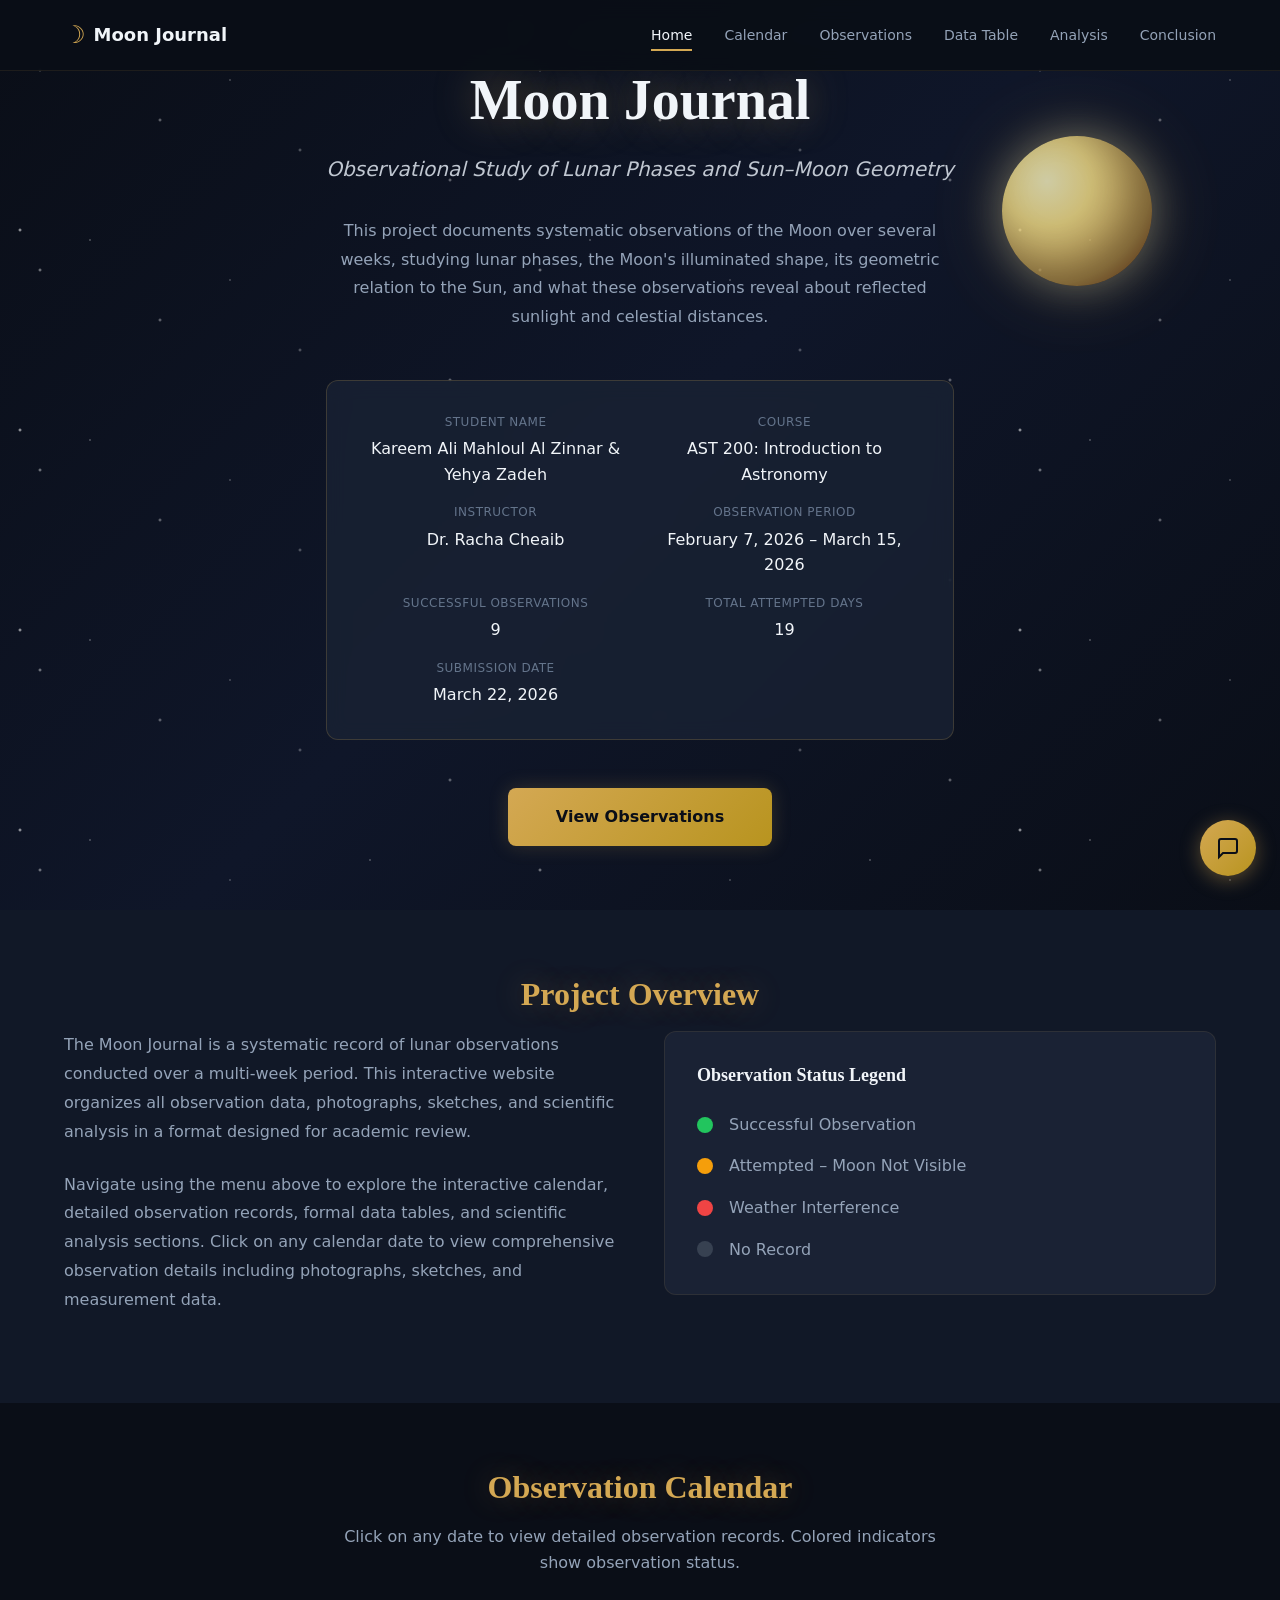
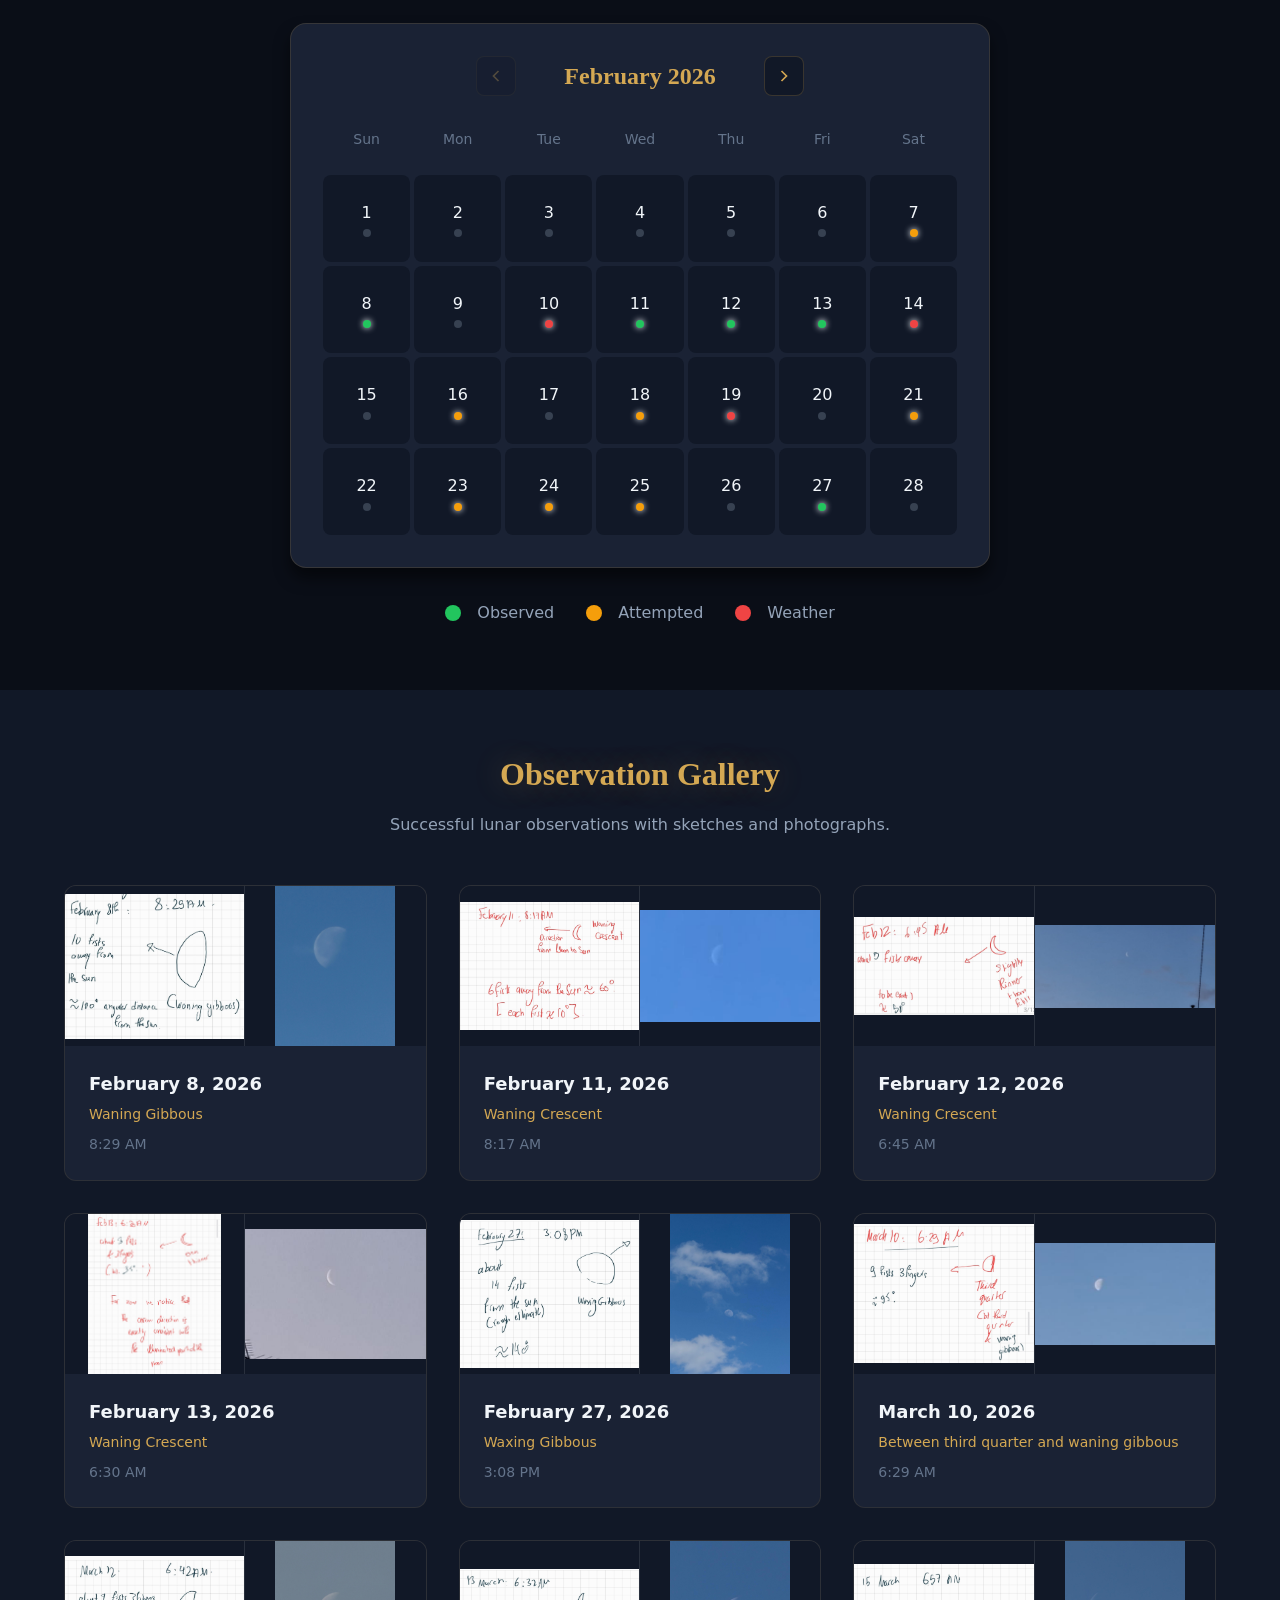
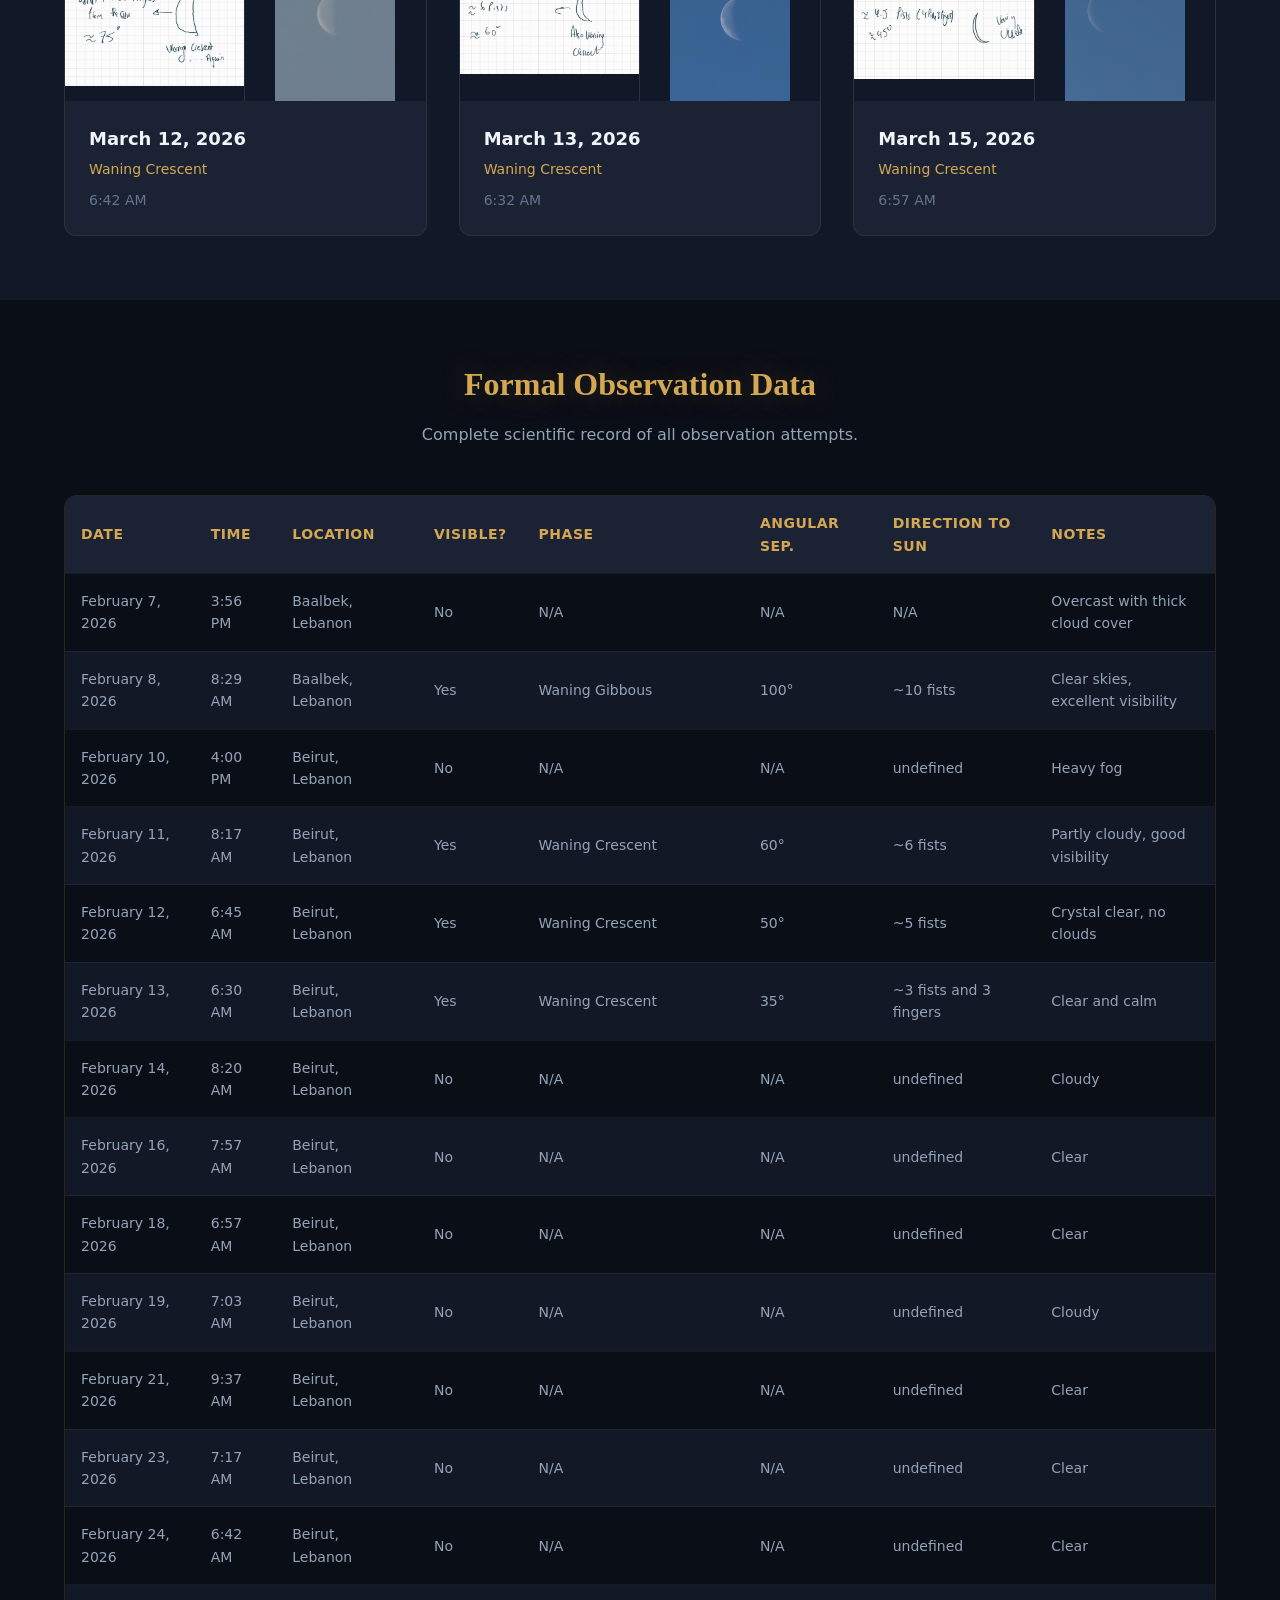
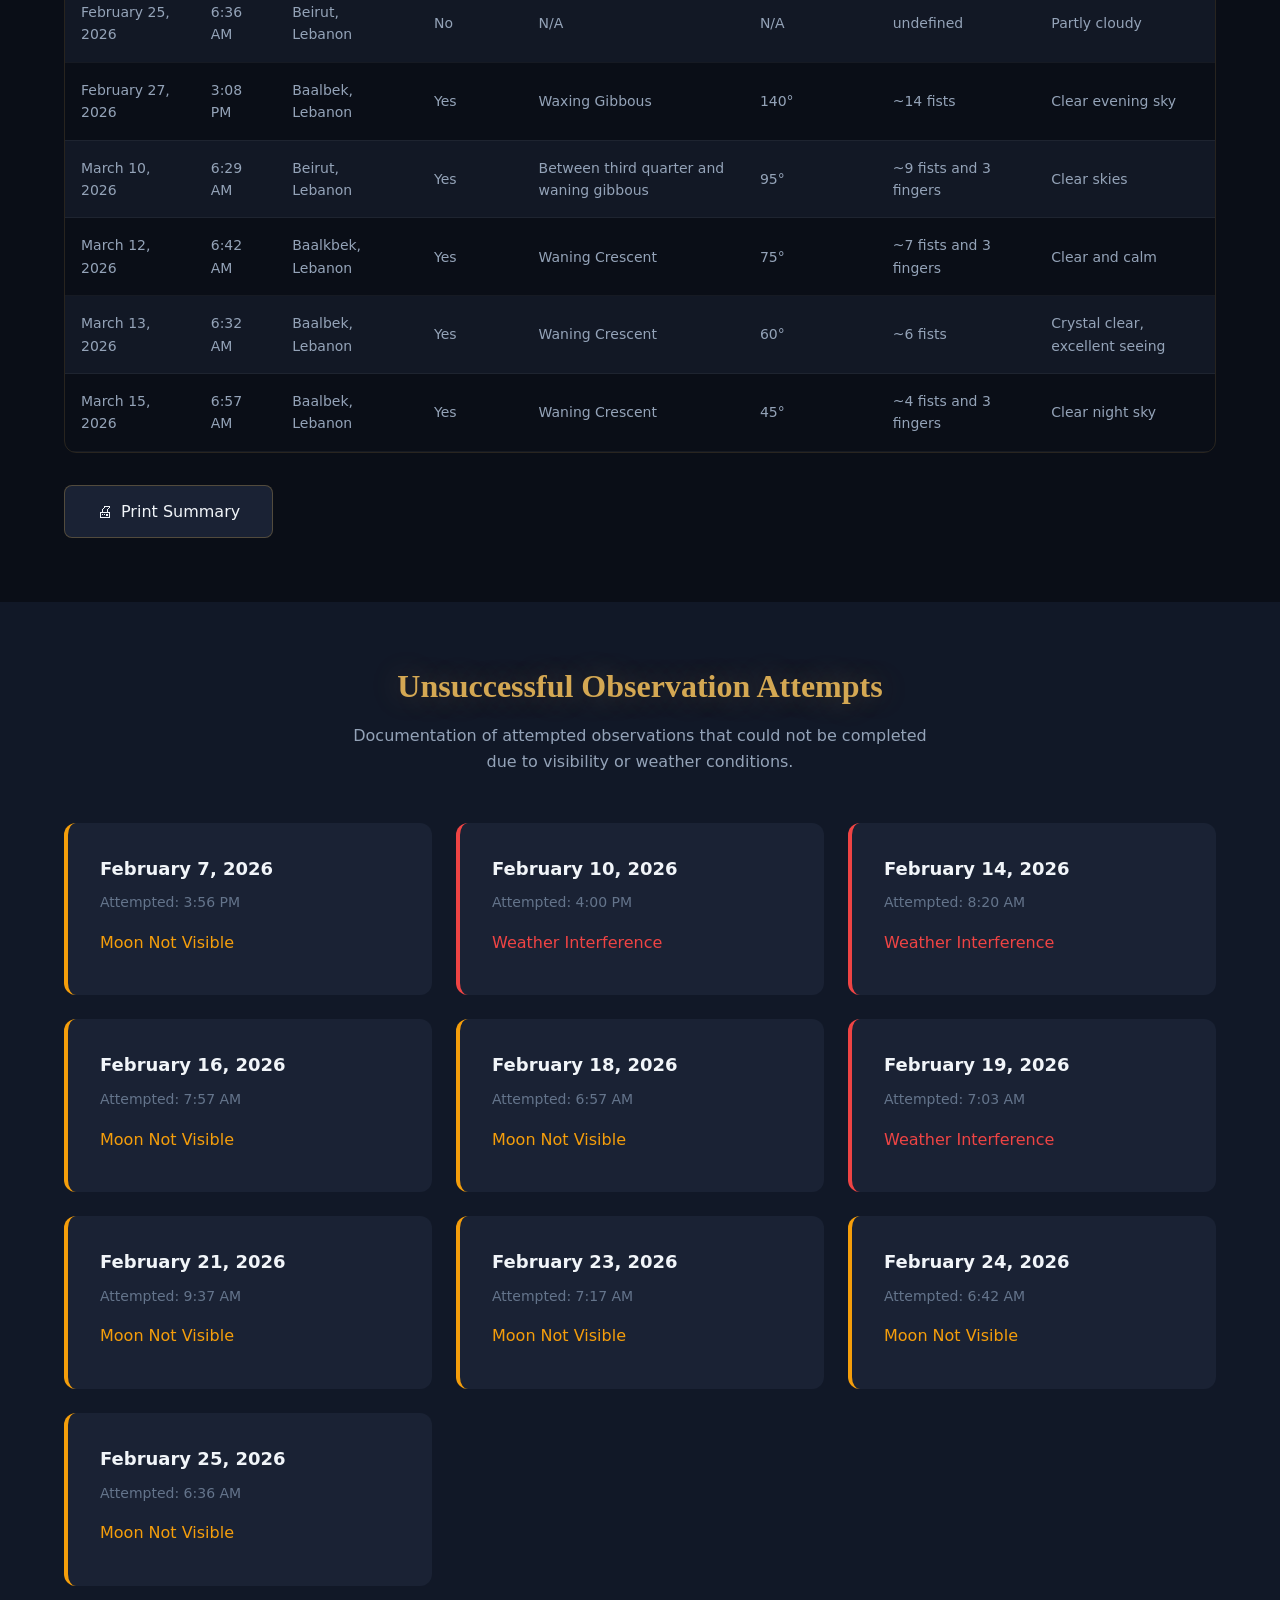
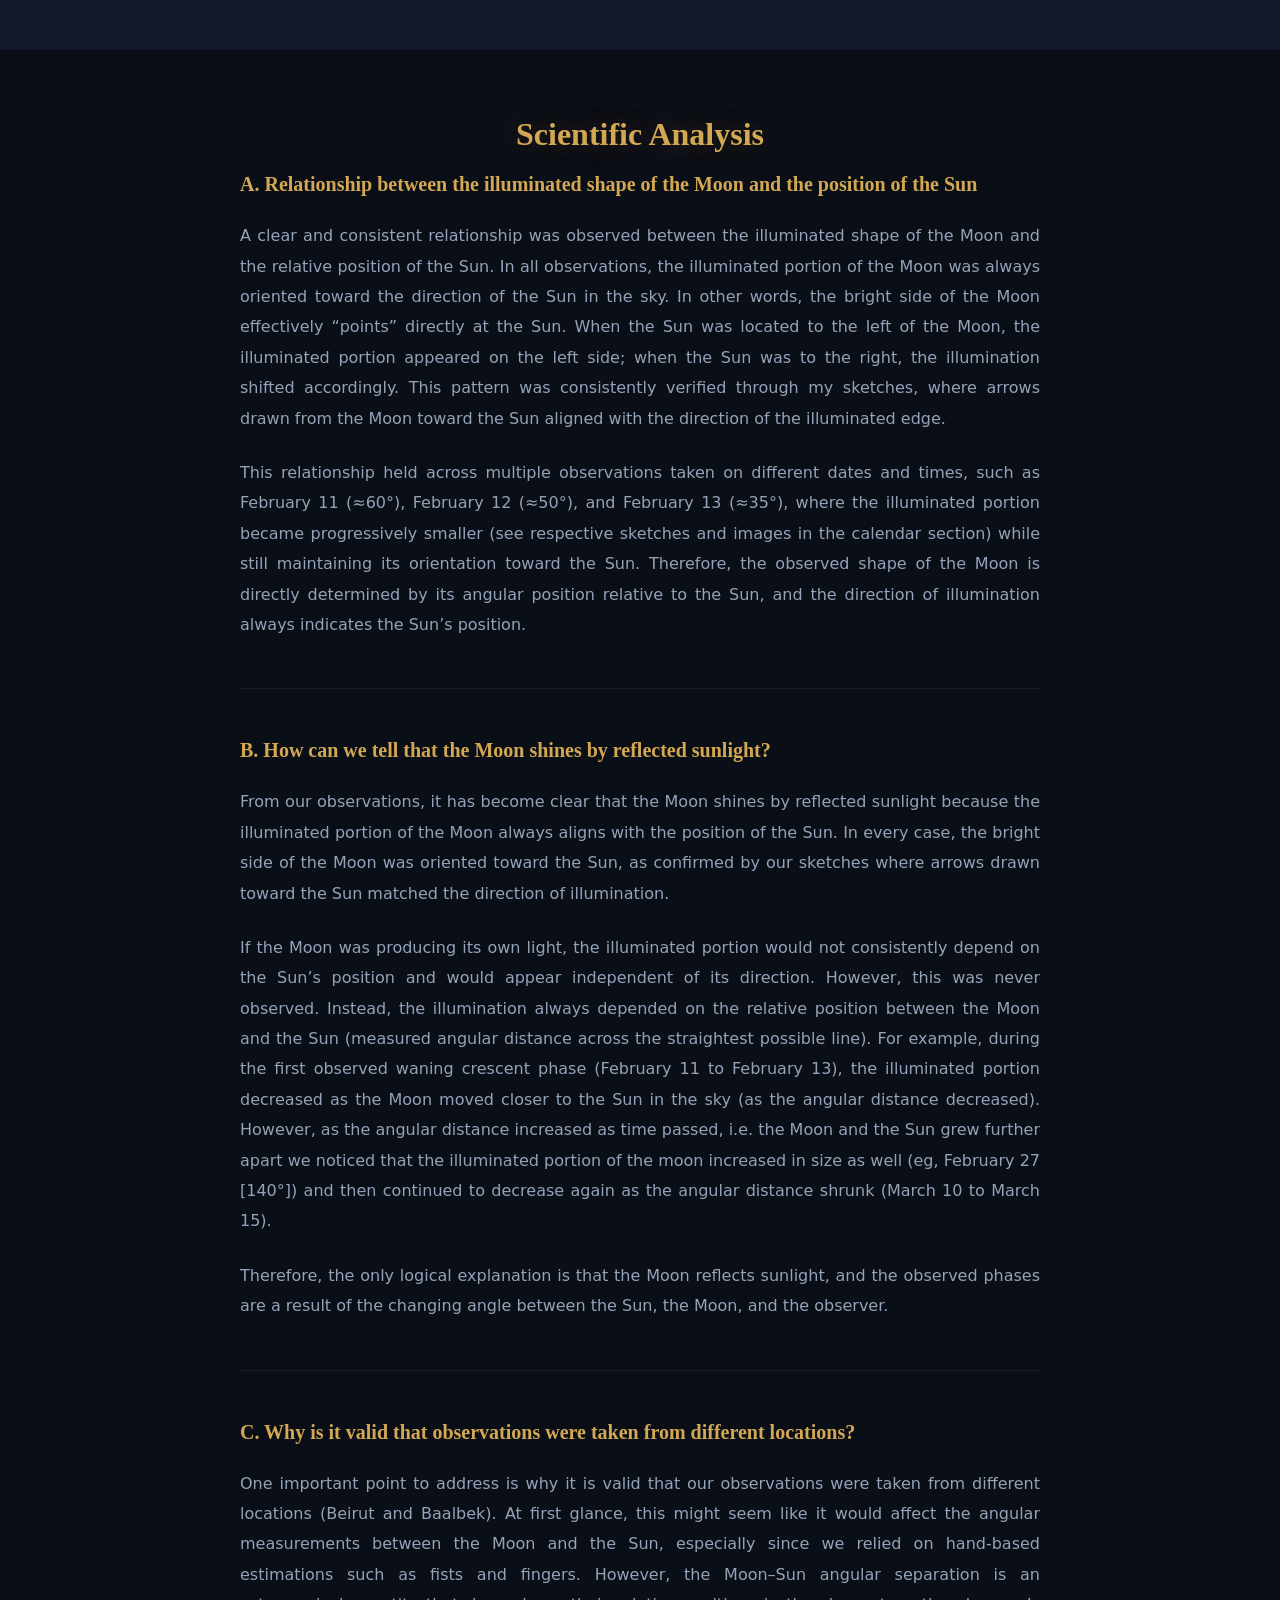
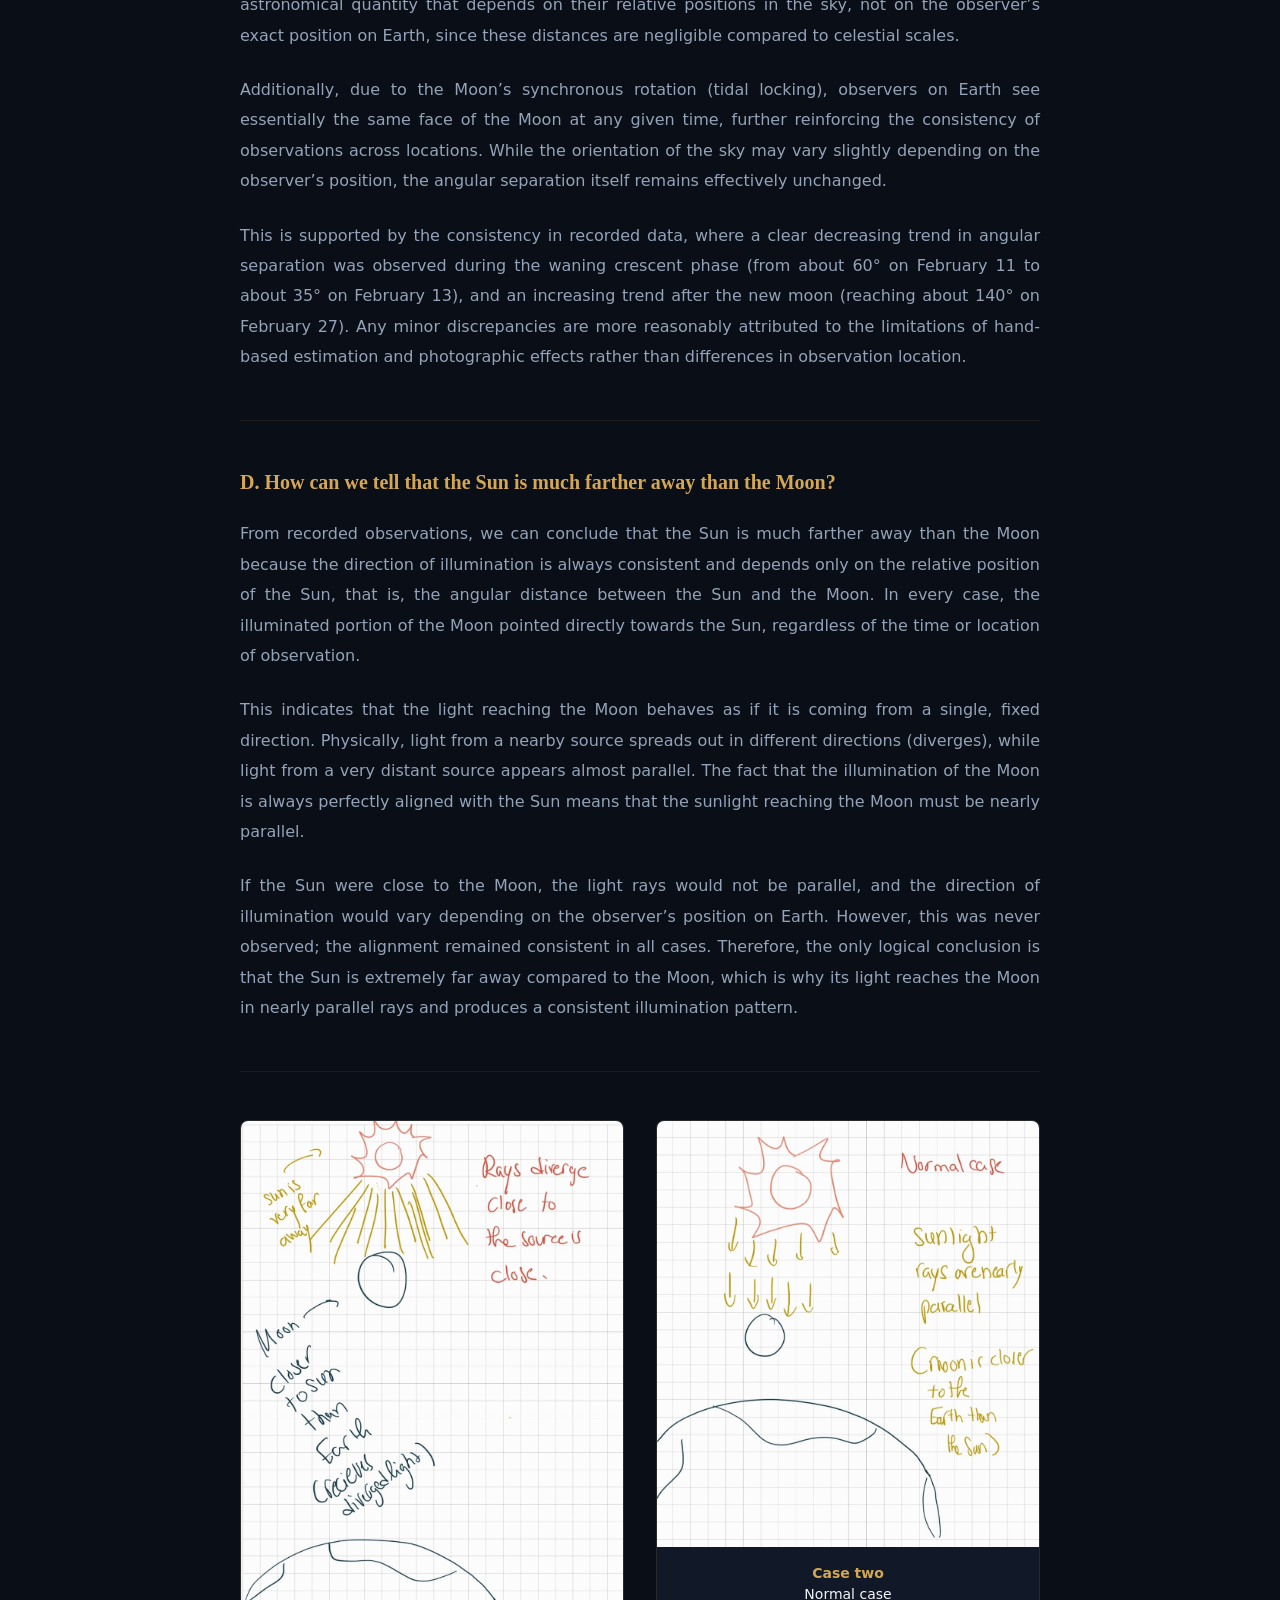
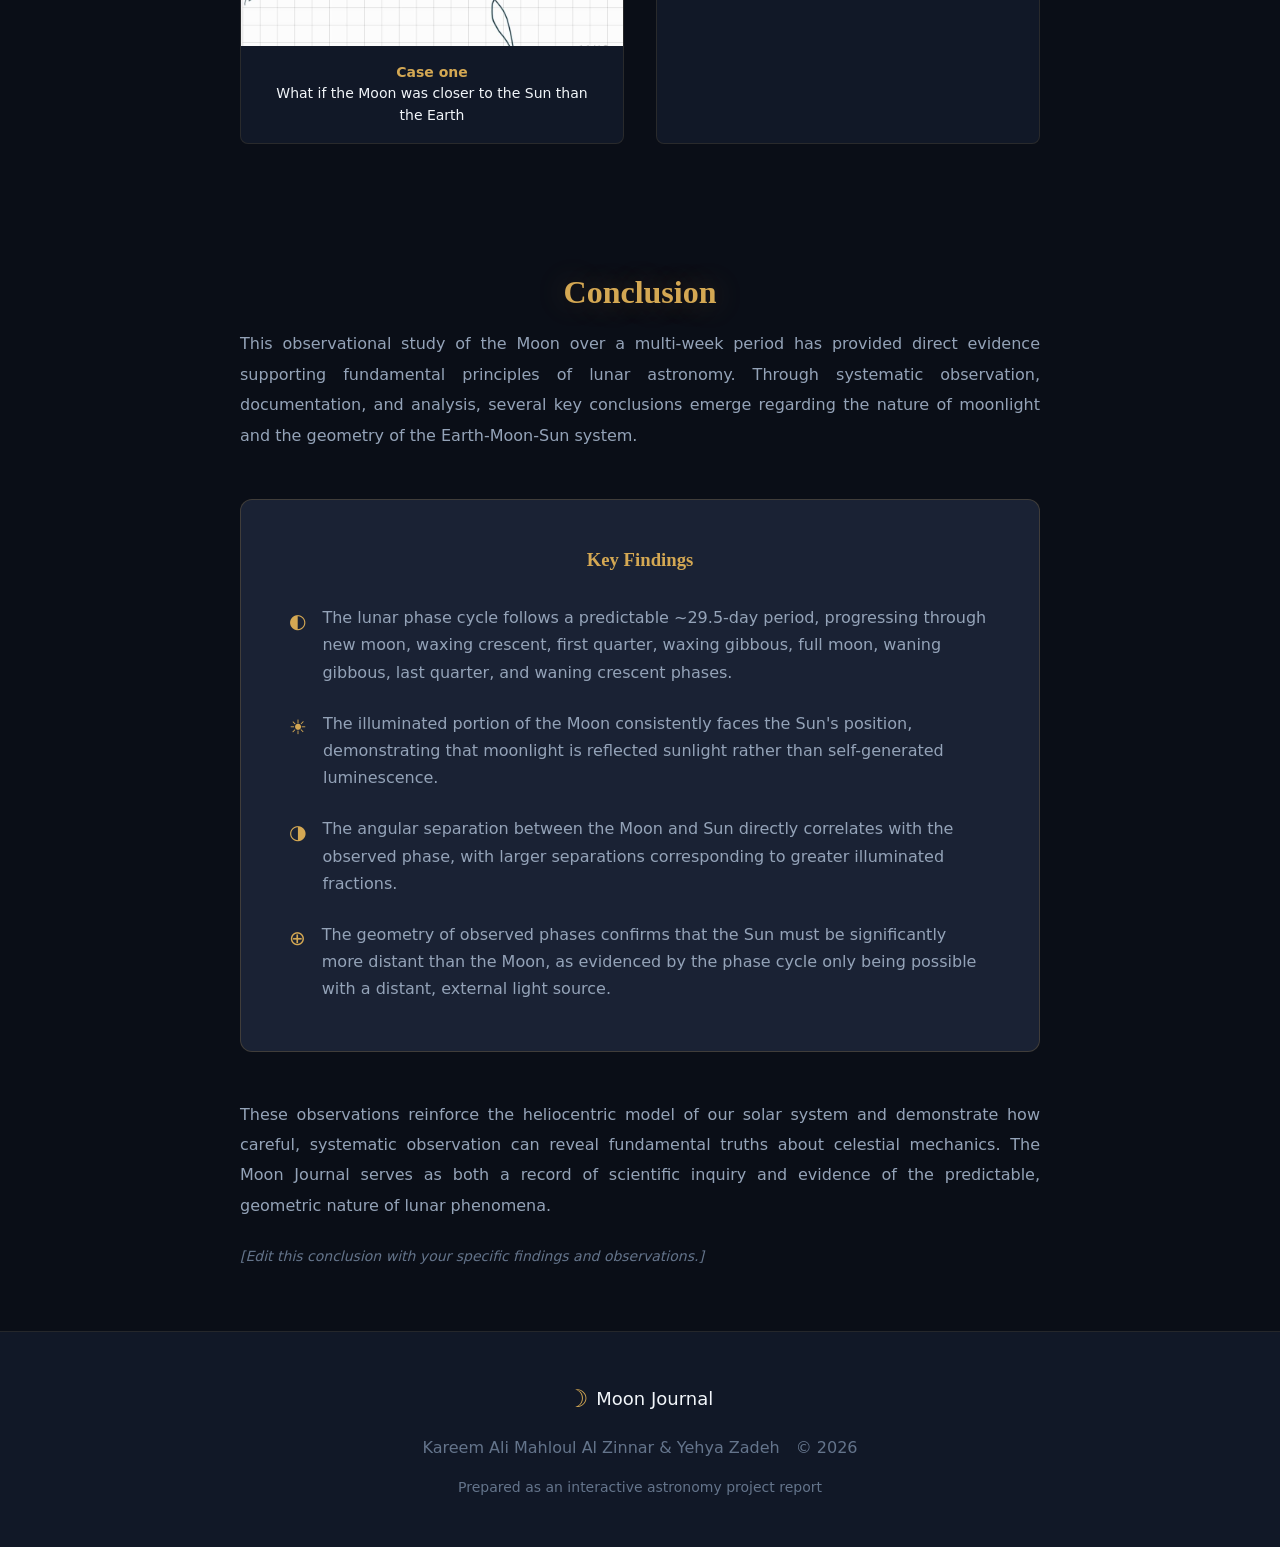
==== index.html @ 95ace98a "removed public" ====
<!DOCTYPE html>
<html lang="en">

<head>
  <meta charset="UTF-8">
  <meta name="viewport" content="width=device-width, initial-scale=1.0">
  <title>Moon Journal | Lunar Observation Study</title>
  <link rel="stylesheet" href="styles.css">
</head>

<body>
  <!-- ========== NAVIGATION ========== -->
  <nav class="navbar" id="navbar">
    <div class="nav-container">
      <a href="#home" class="nav-logo">
        <span class="logo-icon">☽</span>
        <span class="logo-text">Moon Journal</span>
      </a>
      <button class="nav-toggle" id="navToggle" aria-label="Toggle navigation">
        <span></span>
        <span></span>
        <span></span>
      </button>
      <ul class="nav-links" id="navLinks">
        <li><a href="#home" class="nav-link active">Home</a></li>
        <li><a href="#calendar" class="nav-link">Calendar</a></li>
        <li><a href="#observations" class="nav-link">Observations</a></li>
        <li><a href="#data-table" class="nav-link">Data Table</a></li>
        <li><a href="#analysis" class="nav-link">Analysis</a></li>
        <li><a href="#conclusion" class="nav-link">Conclusion</a></li>
      </ul>
    </div>
  </nav>

  <!-- ========== HERO SECTION ========== -->
  <section id="home" class="hero">
    <div class="stars"></div>
    <div class="hero-content">
      <h1 class="hero-title">Moon Journal</h1>
      <p class="hero-subtitle">Observational Study of Lunar Phases and Sun–Moon Geometry</p>
      <p class="hero-intro">
        This project documents systematic observations of the Moon over several weeks,
        studying lunar phases, the Moon's illuminated shape, its geometric relation to the Sun,
        and what these observations reveal about reflected sunlight and celestial distances.
      </p>

      <div class="info-panel">
        <div class="info-item">
          <span class="info-label">Student Name</span>
          <span class="info-value">Kareem Ali Mahloul Al Zinnar & Yehya Zadeh</span>
        </div>
        <div class="info-item">
          <span class="info-label">Course</span>
          <span class="info-value">AST 200: Introduction to Astronomy</span>
        </div>
        <div class="info-item">
          <span class="info-label">Instructor</span>
          <span class="info-value">Dr. Racha Cheaib</span>
        </div>
        <div class="info-item">
          <span class="info-label">Observation Period</span>
          <span class="info-value">February 7, 2026 – March 15, 2026</span>
        </div>
        <div class="info-item">
          <span class="info-label">Successful Observations</span>
          <span class="info-value" id="successCount">6</span>
        </div>
        <div class="info-item">
          <span class="info-label">Total Attempted Days</span>
          <span class="info-value" id="attemptCount">10</span>
        </div>
        <div class="info-item">
          <span class="info-label">Submission Date</span>
          <span class="info-value">March 22, 2026</span>
        </div>
      </div>

      <a href="#calendar" class="hero-cta">View Observations</a>
    </div>
    <div class="hero-moon"></div>
  </section>

  <!-- ========== PROJECT OVERVIEW ========== -->
  <section id="overview" class="section overview">
    <div class="container">
      <h2 class="section-title">Project Overview</h2>
      <div class="overview-content">
        <div class="overview-text">
          <p>
            The Moon Journal is a systematic record of lunar observations conducted over a multi-week period.
            This interactive website organizes all observation data, photographs, sketches, and scientific analysis
            in a format designed for academic review.
          </p>
          <p>
            Navigate using the menu above to explore the interactive calendar, detailed observation records,
            formal data tables, and scientific analysis sections. Click on any calendar date to view
            comprehensive observation details including photographs, sketches, and measurement data.
          </p>
        </div>

        <div class="legend">
          <h3 class="legend-title">Observation Status Legend</h3>
          <div class="legend-items">
            <div class="legend-item">
              <span class="status-badge status-observed"></span>
              <span>Successful Observation</span>
            </div>
            <div class="legend-item">
              <span class="status-badge status-attempted"></span>
              <span>Attempted – Moon Not Visible</span>
            </div>
            <div class="legend-item">
              <span class="status-badge status-weather"></span>
              <span>Weather Interference</span>
            </div>
            <div class="legend-item">
              <span class="status-badge status-none"></span>
              <span>No Record</span>
            </div>
          </div>
        </div>
      </div>
    </div>
  </section>

  <!-- ========== CALENDAR SECTION ========== -->
  <section id="calendar" class="section calendar-section">
    <div class="container">
      <h2 class="section-title">Observation Calendar</h2>
      <p class="section-description">
        Click on any date to view detailed observation records. Colored indicators show observation status.
      </p>

      <div class="calendar-container">
        <div class="calendar-header">
          <button class="calendar-nav-btn" id="calendarPrev" aria-label="Previous month">
            <svg viewBox="0 0 24 24" fill="none" stroke="currentColor" stroke-width="2">
              <polyline points="15 18 9 12 15 6"></polyline>
            </svg>
          </button>
          <h3 class="calendar-month" id="calendarMonth">February 2026</h3>
          <button class="calendar-nav-btn" id="calendarNext" aria-label="Next month">
            <svg viewBox="0 0 24 24" fill="none" stroke="currentColor" stroke-width="2">
              <polyline points="9 18 15 12 9 6"></polyline>
            </svg>
          </button>
        </div>
        <div class="calendar-weekdays">
          <span>Sun</span>
          <span>Mon</span>
          <span>Tue</span>
          <span>Wed</span>
          <span>Thu</span>
          <span>Fri</span>
          <span>Sat</span>
        </div>
        <div class="calendar-grid" id="calendarGrid">
          <!-- Calendar days will be rendered by JavaScript -->
        </div>
      </div>

      <div class="calendar-legend">
        <div class="legend-item">
          <span class="status-badge status-observed"></span>
          <span>Observed</span>
        </div>
        <div class="legend-item">
          <span class="status-badge status-attempted"></span>
          <span>Attempted</span>
        </div>
        <div class="legend-item">
          <span class="status-badge status-weather"></span>
          <span>Weather</span>
        </div>
      </div>
    </div>
  </section>

  <!-- ========== OBSERVATION GALLERY ========== -->
  <section id="observations" class="section observations-section">
    <div class="container">
      <h2 class="section-title">Observation Gallery</h2>
      <p class="section-description">
        Successful lunar observations with sketches and photographs.
      </p>

      <div class="gallery-grid" id="galleryGrid">
        <!-- Gallery cards will be rendered by JavaScript -->
      </div>
    </div>
  </section>

  <!-- ========== DATA TABLE SECTION ========== -->
  <section id="data-table" class="section data-section">
    <div class="container">
      <h2 class="section-title">Formal Observation Data</h2>
      <p class="section-description">
        Complete scientific record of all observation attempts.
      </p>

      <div class="table-wrapper">
        <table class="data-table" id="dataTable">
          <thead>
            <tr>
              <th>Date</th>
              <th>Time</th>
              <th>Location</th>
              <th>Visible?</th>
              <th>Phase</th>
              <th>Angular Sep.</th>
              <th>Direction to Sun</th>
              <th>Notes</th>
            </tr>
          </thead>
          <tbody id="dataTableBody">
            <!-- Table rows will be rendered by JavaScript -->
          </tbody>
        </table>
      </div>

      <button class="print-btn" onclick="window.print()">
        <span class="print-icon">🖨</span>
        Print Summary
      </button>
    </div>
  </section>

  <!-- ========== MISSED OBSERVATIONS ========== -->
  <section id="missed" class="section missed-section">
    <div class="container">
      <h2 class="section-title">Unsuccessful Observation Attempts</h2>
      <p class="section-description">
        Documentation of attempted observations that could not be completed due to visibility or weather conditions.
      </p>

      <div class="missed-grid" id="missedGrid">
        <!-- Missed observation cards will be rendered by JavaScript -->
      </div>
    </div>
  </section>

  <!-- ========== ANALYSIS SECTION ========== -->
  <section id="analysis" class="section analysis-section">
    <div class="container">
      <h2 class="section-title">Scientific Analysis</h2>

      <article class="analysis-article">
        <section class="analysis-subsection">
          <h3>A. Relationship between the illuminated shape of the Moon and the position of the Sun</h3>
          <p>
            A clear and consistent relationship was observed between the illuminated shape of the Moon and the relative
            position of the Sun. In all observations, the illuminated portion of the Moon was always oriented toward the
            direction of the Sun in the sky. In other words, the bright side of the Moon effectively “points” directly
            at the Sun. When the Sun was located to the left of the Moon, the illuminated portion appeared on the left
            side; when the Sun was to the right, the illumination shifted accordingly. This pattern was consistently
            verified through my sketches, where arrows drawn from the Moon toward the Sun aligned with the direction of
            the illuminated edge.
          </p>
          <p>
            This relationship held across multiple observations taken on different dates and times, such as February 11
            (≈60°), February 12 (≈50°), and February 13 (≈35°), where the illuminated portion became progressively
            smaller (see respective sketches and images in the calendar section) while still maintaining its orientation
            toward the Sun. Therefore, the observed shape of the Moon is directly determined by its angular position
            relative to the Sun, and the direction of illumination always indicates the Sun’s position.
          </p>
        </section>

        <section class="analysis-subsection">
          <h3>B. How can we tell that the Moon shines by reflected sunlight?</h3>
          <p>
            From our observations, it has become clear that the Moon shines by reflected sunlight because the
            illuminated portion of the Moon always aligns with the position of the Sun. In every case, the bright side
            of the Moon was oriented toward the Sun, as confirmed by our sketches where arrows drawn toward the Sun
            matched the direction of illumination.
          </p>
          <p>
            If the Moon was producing its own light, the illuminated portion would not consistently depend on the Sun’s
            position and would appear independent of its direction. However, this was never observed. Instead, the
            illumination always depended on the relative position between the Moon and the Sun (measured angular
            distance across the straightest possible line). For example, during the first observed waning crescent phase
            (February 11 to February 13), the illuminated portion decreased as the Moon moved closer to the Sun in the
            sky (as the angular distance decreased). However, as the angular distance increased as time passed, i.e. the
            Moon and the Sun grew further apart we noticed that the illuminated portion of the moon increased in size as
            well (eg, February 27 [140°]) and then continued to decrease again as the angular distance shrunk (March 10
            to March 15).
          </p>
          <p>
            Therefore, the only logical explanation is that the Moon reflects sunlight, and the observed phases are a
            result of the changing angle between the Sun, the Moon, and the observer.
          </p>
        </section>

        <section class="analysis-subsection">
          <h3>C. Why is it valid that observations were taken from different locations?</h3>
          <p>
            One important point to address is why it is valid that our observations were taken from different locations
            (Beirut and Baalbek). At first glance, this might seem like it would affect the angular measurements between
            the Moon and the Sun, especially since we relied on hand-based estimations such as fists and fingers.
            However, the Moon–Sun angular separation is an astronomical quantity that depends on their relative
            positions in the sky, not on the observer’s exact position on Earth, since these distances are negligible
            compared to celestial scales.
          </p>
          <p>
            Additionally, due to the Moon’s synchronous rotation (tidal locking), observers on Earth see essentially the
            same face of the Moon at any given time, further reinforcing the consistency of observations across
            locations. While the orientation of the sky may vary slightly depending on the observer’s position, the
            angular separation itself remains effectively unchanged.
          </p>
          <p>
            This is supported by the consistency in recorded data, where a clear decreasing trend in angular separation
            was observed during the waning crescent phase (from about 60° on February 11 to about 35° on February 13),
            and an increasing trend after the new moon (reaching about 140° on February 27). Any minor discrepancies are
            more reasonably attributed to the limitations of hand-based estimation and photographic effects rather than
            differences in observation location.
          </p>
        </section>

        <section class="analysis-subsection">
          <h3>D. How can we tell that the Sun is much farther away than the Moon?</h3>
          <p>
            From recorded observations, we can conclude that the Sun is much farther away than the Moon because the
            direction of illumination is always consistent and depends only on the relative position of the Sun, that
            is, the angular distance between the Sun and the Moon. In every case, the illuminated portion of the Moon
            pointed directly towards the Sun, regardless of the time or location of observation.
          </p>
          <p>
            This indicates that the light reaching the Moon behaves as if it is coming from a single, fixed direction.
            Physically, light from a nearby source spreads out in different directions (diverges), while light from a
            very distant source appears almost parallel. The fact that the illumination of the Moon is always perfectly
            aligned with the Sun means that the sunlight reaching the Moon must be nearly parallel.
          </p>
          <p>
            If the Sun were close to the Moon, the light rays would not be parallel, and the direction of illumination
            would vary depending on the observer’s position on Earth. However, this was never observed; the alignment
            remained consistent in all cases. Therefore, the only logical conclusion is that the Sun is extremely far
            away compared to the Moon, which is why its light reaches the Moon in nearly parallel rays and produces a
            consistent illumination pattern.
          </p>
        </section>

        <div class="analysis-case-figures" aria-label="Supporting figures">
          <figure class="analysis-case-figure">
            <img src="../images/case-1-.jpeg" alt="Case 1" loading="lazy" decoding="async">
            <figcaption class="analysis-case-caption">
              <span class="analysis-case-caption-title">Case one</span><br>
              <span class="analysis-case-caption-body">What if the Moon was closer to the Sun than the Earth</span>
            </figcaption>
          </figure>
          <figure class="analysis-case-figure">
            <img src="../images/case-2-.jpeg" alt="Case 2" loading="lazy" decoding="async">
            <figcaption class="analysis-case-caption">
              <span class="analysis-case-caption-title">Case two</span><br>
              <span class="analysis-case-caption-body">Normal case</span>
            </figcaption>
          </figure>
        </div>
      </article>
    </div>
  </section>

  <!-- ========== GEOMETRY SECTION ========== -->
  <section id="geometry" class="section geometry-section">
    <div class="container">
      <h2 class="section-title">Moon-Sun Geometry</h2>
      <p class="section-description">
        Interactive visualization of lunar phases based on orbital geometry.
      </p>

      <div class="geometry-container">
        <div class="orbit-diagram" id="orbitDiagram">
          <!-- Sun rays -->
          <div class="sun-rays">
            <div class="ray"></div>
            <div class="ray"></div>
            <div class="ray"></div>
            <div class="ray"></div>
            <div class="ray"></div>
          </div>

          <!-- Sun -->
          <div class="sun" id="sun">
            <span class="body-label">Sun</span>
          </div>

          <!-- Earth -->
          <div class="earth" id="earth">
            <span class="body-label">Earth</span>
          </div>

          <!-- Moon orbit path -->
          <div class="moon-orbit" id="moonOrbit"></div>

          <!-- Moon -->
          <div class="moon-marker" id="moonMarker">
            <div class="moon-body">
              <div class="moon-dark"></div>
              <div class="moon-light" id="moonLight"></div>
            </div>
            <span class="body-label moon-label">Moon</span>
          </div>

          <!-- Sunlight direction arrow -->
          <div class="sunlight-arrow">
            <span>Sunlight Direction →</span>
          </div>
        </div>

        <div class="geometry-controls">
          <label for="phaseSlider" class="slider-label">Moon Orbital Position</label>
          <input type="range" id="phaseSlider" min="0" max="360" value="45" class="phase-slider">

          <div class="phase-display">
            <div class="current-phase">
              <span class="phase-label">Current Phase:</span>
              <span class="phase-name" id="phaseName">Waxing Crescent</span>
            </div>
            <div class="phase-angle">
              <span class="angle-label">Orbital Angle:</span>
              <span class="angle-value" id="angleValue">45°</span>
            </div>
          </div>

          <p class="geometry-explanation" id="geometryExplanation">
            The Moon is positioned between Earth and Sun. The illuminated hemisphere faces
            away from Earth, making the Moon nearly invisible (New Moon phase).
          </p>
        </div>
      </div>

      <div class="geometry-info">
        <h3>Understanding the Diagram</h3>
        <p>
          This diagram shows a top-down view of the Earth-Moon-Sun system (not to scale).
          Sunlight arrives from the right side of the diagram. As the Moon orbits Earth,
          different portions of its illuminated hemisphere become visible from Earth,
          creating the lunar phases we observe.
        </p>
        <ul class="geometry-list">
          <li><strong>New Moon (0°):</strong> Moon between Earth and Sun; dark side faces Earth</li>
          <li><strong>First Quarter (90°):</strong> Moon at right angle; right half illuminated</li>
          <li><strong>Full Moon (180°):</strong> Earth between Moon and Sun; fully illuminated</li>
          <li><strong>Last Quarter (270°):</strong> Moon at left angle; left half illuminated</li>
        </ul>
      </div>
    </div>
  </section>

  <!-- ========== CONCLUSION SECTION ========== -->
  <section id="conclusion" class="section conclusion-section">
    <div class="container">
      <h2 class="section-title">Conclusion</h2>

      <div class="conclusion-content">
        <p class="conclusion-text">
          This observational study of the Moon over a multi-week period has provided direct
          evidence supporting fundamental principles of lunar astronomy. Through systematic
          observation, documentation, and analysis, several key conclusions emerge regarding
          the nature of moonlight and the geometry of the Earth-Moon-Sun system.
        </p>

        <div class="key-findings">
          <h3>Key Findings</h3>
          <ul class="findings-list">
            <li>
              <span class="finding-icon">◐</span>
              <span>The lunar phase cycle follows a predictable ~29.5-day period, progressing through
                new moon, waxing crescent, first quarter, waxing gibbous, full moon, waning gibbous,
                last quarter, and waning crescent phases.</span>
            </li>
            <li>
              <span class="finding-icon">☀</span>
              <span>The illuminated portion of the Moon consistently faces the Sun's position,
                demonstrating that moonlight is reflected sunlight rather than self-generated
                luminescence.</span>
            </li>
            <li>
              <span class="finding-icon">◑</span>
              <span>The angular separation between the Moon and Sun directly correlates with the
                observed phase, with larger separations corresponding to greater illuminated fractions.</span>
            </li>
            <li>
              <span class="finding-icon">⊕</span>
              <span>The geometry of observed phases confirms that the Sun must be significantly
                more distant than the Moon, as evidenced by the phase cycle only being possible
                with a distant, external light source.</span>
            </li>
          </ul>
        </div>

        <p class="conclusion-final">
          These observations reinforce the heliocentric model of our solar system and
          demonstrate how careful, systematic observation can reveal fundamental truths
          about celestial mechanics. The Moon Journal serves as both a record of scientific
          inquiry and evidence of the predictable, geometric nature of lunar phenomena.
        </p>

        <p class="edit-note">
          [Edit this conclusion with your specific findings and observations.]
        </p>
      </div>
    </div>
  </section>

  <!-- ========== FOOTER ========== -->
  <footer class="footer">
    <div class="container">
      <div class="footer-content">
        <div class="footer-brand">
          <span class="footer-logo">☽</span>
          <span class="footer-title">Moon Journal</span>
        </div>
        <div class="footer-info">
          <p class="footer-student">Kareem Ali Mahloul Al Zinnar & Yehya Zadeh</p>
          <p class="footer-year">© 2026</p>
        </div>
        <p class="footer-note">Prepared as an interactive astronomy project report</p>
      </div>
    </div>
  </footer>

  <!-- ========== CHATBOT ========== -->
  <div class="chatbot-container" id="chatbotContainer">
    <button class="chatbot-toggle" id="chatbotToggle" aria-label="Open chat assistant">
      <svg class="chat-icon" viewBox="0 0 24 24" fill="none" stroke="currentColor" stroke-width="2">
        <path d="M21 15a2 2 0 0 1-2 2H7l-4 4V5a2 2 0 0 1 2-2h14a2 2 0 0 1 2 2z"></path>
      </svg>
      <svg class="close-icon" viewBox="0 0 24 24" fill="none" stroke="currentColor" stroke-width="2">
        <line x1="18" y1="6" x2="6" y2="18"></line>
        <line x1="6" y1="6" x2="18" y2="18"></line>
      </svg>
    </button>
    <div class="chatbot-window" id="chatbotWindow">
      <div class="chatbot-header">
        <div class="chatbot-title">
          <span class="chatbot-icon">☽</span>
          <span>Moon Journal Assistant</span>
        </div>
        <p class="chatbot-subtitle">Ask me anything about this project</p>
      </div>
      <div class="chatbot-messages" id="chatbotMessages">
        <div class="chat-message bot">
          <div class="message-content">
            Hello! I'm your Moon Journal assistant. I can answer any questions about lunar phases, the observations
            recorded here, the geometry of the Moon-Sun-Earth system, or anything else in this project. What would you
            like to know?
          </div>
        </div>
      </div>
      <form class="chatbot-input-form" id="chatbotForm">
        <input type="text" id="chatbotInput" placeholder="Ask about moon phases, observations..." autocomplete="off">
        <button type="submit" id="chatbotSend" aria-label="Send message">
          <svg viewBox="0 0 24 24" fill="none" stroke="currentColor" stroke-width="2">
            <line x1="22" y1="2" x2="11" y2="13"></line>
            <polygon points="22 2 15 22 11 13 2 9 22 2"></polygon>
          </svg>
        </button>
      </form>
    </div>
  </div>

  <!-- ========== MODAL ========== -->
  <div class="modal-overlay" id="modalOverlay">
    <div class="modal" id="modal" role="dialog" aria-modal="true" aria-labelledby="modalTitle">
      <button class="modal-close" id="modalClose" aria-label="Close modal">×</button>
      <div class="modal-content" id="modalContent">
        <!-- Modal content will be rendered by JavaScript -->
      </div>
    </div>
  </div>

  <script src="script.js"></script>
</body>

</html>
---- styles.css ----
/* ========================================
   MOON JOURNAL - STYLES
   ========================================
   
   Design System Variables:
   - Colors, spacing, typography, and effects
   - Edit these variables to customize the theme
   
======================================== */

:root {
  /* Color Palette */
  --color-bg-primary: #0a0e17;
  --color-bg-secondary: #111827;
  --color-bg-card: #1a2234;
  --color-bg-hover: #243049;
  
  --color-text-primary: #f1f5f9;
  --color-text-secondary: #94a3b8;
  --color-text-muted: #64748b;
  
  --color-accent-gold: #d4a853;
  --color-accent-silver: #c0c7d1;
  --color-accent-blue: #7dd3fc;
  
  --color-status-observed: #22c55e;
  --color-status-attempted: #f59e0b;
  --color-status-weather: #ef4444;
  --color-status-none: #374151;
  
  /* Spacing */
  --space-xs: 0.25rem;
  --space-sm: 0.5rem;
  --space-md: 1rem;
  --space-lg: 1.5rem;
  --space-xl: 2rem;
  --space-2xl: 3rem;
  --space-3xl: 4rem;
  
  /* Typography */
  --font-primary: 'Segoe UI', system-ui, -apple-system, sans-serif;
  --font-display: Georgia, 'Times New Roman', serif;
  
  --text-xs: 0.75rem;
  --text-sm: 0.875rem;
  --text-base: 1rem;
  --text-lg: 1.125rem;
  --text-xl: 1.25rem;
  --text-2xl: 1.5rem;
  --text-3xl: 2rem;
  --text-4xl: 2.5rem;
  --text-5xl: 3.5rem;
  
  /* Effects */
  --shadow-sm: 0 1px 2px rgba(0, 0, 0, 0.3);
  --shadow-md: 0 4px 6px rgba(0, 0, 0, 0.4);
  --shadow-lg: 0 10px 15px rgba(0, 0, 0, 0.5);
  --shadow-glow: 0 0 20px rgba(212, 168, 83, 0.2);
  
  --radius-sm: 4px;
  --radius-md: 8px;
  --radius-lg: 12px;
  --radius-xl: 16px;
  --radius-full: 50%;
  
  --transition-fast: 150ms ease;
  --transition-base: 250ms ease;
  --transition-slow: 400ms ease;
}

/* ========================================
   RESET & BASE STYLES
======================================== */

*, *::before, *::after {
  box-sizing: border-box;
  margin: 0;
  padding: 0;
}

html {
  scroll-behavior: smooth;
  scroll-padding-top: 80px;
}

body {
  font-family: var(--font-primary);
  font-size: var(--text-base);
  line-height: 1.6;
  color: var(--color-text-primary);
  background-color: var(--color-bg-primary);
  min-height: 100vh;
  overflow-x: hidden;
}

h1, h2, h3, h4, h5, h6 {
  font-family: var(--font-display);
  line-height: 1.3;
  color: var(--color-text-primary);
}

a {
  color: var(--color-accent-blue);
  text-decoration: none;
  transition: color var(--transition-fast);
}

a:hover {
  color: var(--color-accent-gold);
}

img {
  max-width: 100%;
  height: auto;
}

button {
  cursor: pointer;
  font-family: inherit;
  border: none;
  background: none;
}

/* ========================================
   UTILITY CLASSES
======================================== */

.container {
  width: 100%;
  max-width: 1200px;
  margin: 0 auto;
  padding: 0 var(--space-lg);
}

.section {
  padding: var(--space-3xl) 0;
}

.section-title {
  font-size: var(--text-3xl);
  text-align: center;
  margin-bottom: var(--space-md);
  color: var(--color-accent-gold);
  text-shadow: 0 0 30px rgba(212, 168, 83, 0.3);
}

.section-description {
  text-align: center;
  color: var(--color-text-secondary);
  max-width: 600px;
  margin: 0 auto var(--space-2xl);
}

/* ========================================
   NAVIGATION
======================================== */

.navbar {
  position: fixed;
  top: 0;
  left: 0;
  right: 0;
  z-index: 1000;
  background: rgba(10, 14, 23, 0.95);
  backdrop-filter: blur(10px);
  border-bottom: 1px solid rgba(212, 168, 83, 0.1);
  transition: background var(--transition-base);
}

.nav-container {
  display: flex;
  justify-content: space-between;
  align-items: center;
  max-width: 1200px;
  margin: 0 auto;
  padding: var(--space-md) var(--space-lg);
}

.nav-logo {
  display: flex;
  align-items: center;
  gap: var(--space-sm);
  color: var(--color-text-primary);
  font-size: var(--text-lg);
  font-weight: 600;
}

.logo-icon {
  font-size: var(--text-2xl);
  color: var(--color-accent-gold);
}

.nav-toggle {
  display: none;
  flex-direction: column;
  gap: 4px;
  padding: var(--space-sm);
}

.nav-toggle span {
  display: block;
  width: 24px;
  height: 2px;
  background: var(--color-text-primary);
  transition: transform var(--transition-fast);
}

.nav-links {
  display: flex;
  list-style: none;
  gap: var(--space-xl);
}

.nav-link {
  color: var(--color-text-secondary);
  font-size: var(--text-sm);
  padding: var(--space-sm) 0;
  position: relative;
  transition: color var(--transition-fast);
}

.nav-link::after {
  content: '';
  position: absolute;
  bottom: 0;
  left: 0;
  width: 0;
  height: 2px;
  background: var(--color-accent-gold);
  transition: width var(--transition-base);
}

.nav-link:hover,
.nav-link.active {
  color: var(--color-text-primary);
}

.nav-link.active::after,
.nav-link:hover::after {
  width: 100%;
}

/* Mobile Navigation */
@media (max-width: 768px) {
  .nav-toggle {
    display: flex;
  }
  
  .nav-links {
    position: absolute;
    top: 100%;
    left: 0;
    right: 0;
    flex-direction: column;
    background: var(--color-bg-secondary);
    padding: var(--space-lg);
    gap: var(--space-md);
    transform: translateY(-100%);
    opacity: 0;
    visibility: hidden;
    transition: all var(--transition-base);
  }
  
  .nav-links.active {
    transform: translateY(0);
    opacity: 1;
    visibility: visible;
  }
}

/* ========================================
   HERO SECTION
======================================== */

.hero {
  min-height: 100vh;
  display: flex;
  align-items: center;
  justify-content: center;
  position: relative;
  padding: var(--space-3xl) var(--space-lg);
  overflow: hidden;
  background: linear-gradient(
    135deg,
    var(--color-bg-primary) 0%,
    #0f1629 50%,
    var(--color-bg-primary) 100%
  );
}

/* Animated Stars Background */
.stars {
  position: absolute;
  inset: 0;
  background-image: 
    radial-gradient(2px 2px at 20px 30px, rgba(255,255,255,0.8), transparent),
    radial-gradient(2px 2px at 40px 70px, rgba(255,255,255,0.6), transparent),
    radial-gradient(1px 1px at 90px 40px, rgba(255,255,255,0.7), transparent),
    radial-gradient(2px 2px at 160px 120px, rgba(255,255,255,0.5), transparent),
    radial-gradient(1px 1px at 230px 80px, rgba(255,255,255,0.6), transparent),
    radial-gradient(2px 2px at 300px 150px, rgba(255,255,255,0.4), transparent),
    radial-gradient(1px 1px at 370px 60px, rgba(255,255,255,0.7), transparent),
    radial-gradient(2px 2px at 450px 180px, rgba(255,255,255,0.5), transparent);
  background-size: 500px 200px;
  animation: twinkle 8s ease-in-out infinite alternate;
}

@keyframes twinkle {
  0%, 100% { opacity: 0.6; }
  50% { opacity: 1; }
}

.hero-moon {
  position: absolute;
  top: 15%;
  right: 10%;
  width: 150px;
  height: 150px;
  border-radius: var(--radius-full);
  background: radial-gradient(
    circle at 30% 30%,
    #fef9c3 0%,
    #fde68a 30%,
    #d4a853 70%,
    #92400e 100%
  );
  box-shadow: 
    0 0 40px rgba(254, 249, 195, 0.4),
    0 0 80px rgba(212, 168, 83, 0.3),
    inset -20px -20px 40px rgba(0, 0, 0, 0.3);
  opacity: 0.8;
}

.hero-content {
  text-align: center;
  max-width: 800px;
  position: relative;
  z-index: 1;
}

.hero-title {
  font-size: var(--text-5xl);
  font-weight: 700;
  color: var(--color-text-primary);
  margin-bottom: var(--space-md);
  text-shadow: 0 0 40px rgba(212, 168, 83, 0.4);
}

.hero-subtitle {
  font-size: var(--text-xl);
  color: var(--color-accent-silver);
  margin-bottom: var(--space-xl);
  font-style: italic;
}

.hero-intro {
  color: var(--color-text-secondary);
  margin-bottom: var(--space-2xl);
  max-width: 600px;
  margin-left: auto;
  margin-right: auto;
  line-height: 1.8;
}

.info-panel {
  display: grid;
  grid-template-columns: repeat(auto-fit, minmax(180px, 1fr));
  gap: var(--space-md);
  background: rgba(26, 34, 52, 0.8);
  padding: var(--space-xl);
  border-radius: var(--radius-lg);
  border: 1px solid rgba(212, 168, 83, 0.2);
  margin-bottom: var(--space-2xl);
  backdrop-filter: blur(10px);
}

.info-item {
  display: flex;
  flex-direction: column;
  gap: var(--space-xs);
}

.info-label {
  font-size: var(--text-xs);
  color: var(--color-text-muted);
  text-transform: uppercase;
  letter-spacing: 0.5px;
}

.info-value {
  font-size: var(--text-base);
  color: var(--color-text-primary);
  font-weight: 500;
}

.hero-cta {
  display: inline-block;
  padding: var(--space-md) var(--space-2xl);
  background: linear-gradient(135deg, var(--color-accent-gold), #b8941f);
  color: var(--color-bg-primary);
  font-weight: 600;
  border-radius: var(--radius-md);
  transition: all var(--transition-base);
  box-shadow: var(--shadow-glow);
}

.hero-cta:hover {
  transform: translateY(-2px);
  box-shadow: 0 0 30px rgba(212, 168, 83, 0.4);
  color: var(--color-bg-primary);
}

/* ========================================
   OVERVIEW SECTION
======================================== */

.overview {
  background: var(--color-bg-secondary);
}

.overview-content {
  display: grid;
  grid-template-columns: 1fr 1fr;
  gap: var(--space-2xl);
  align-items: start;
}

.overview-text {
  color: var(--color-text-secondary);
  line-height: 1.8;
}

.overview-text p {
  margin-bottom: var(--space-lg);
}

.legend {
  background: var(--color-bg-card);
  padding: var(--space-xl);
  border-radius: var(--radius-lg);
  border: 1px solid rgba(212, 168, 83, 0.1);
}

.legend-title {
  font-size: var(--text-lg);
  margin-bottom: var(--space-lg);
  color: var(--color-text-primary);
}

.legend-items {
  display: flex;
  flex-direction: column;
  gap: var(--space-md);
}

.legend-item {
  display: flex;
  align-items: center;
  gap: var(--space-md);
  color: var(--color-text-secondary);
}

.status-badge {
  width: 16px;
  height: 16px;
  border-radius: var(--radius-full);
  flex-shrink: 0;
}

.status-observed { background: var(--color-status-observed); }
.status-attempted { background: var(--color-status-attempted); }
.status-weather { background: var(--color-status-weather); }
.status-none { background: var(--color-status-none); }

@media (max-width: 768px) {
  .overview-content {
    grid-template-columns: 1fr;
  }
}

/* ========================================
   CALENDAR SECTION
======================================== */

.calendar-section {
  background: var(--color-bg-primary);
}

.calendar-container {
  max-width: 700px;
  margin: 0 auto;
  background: var(--color-bg-card);
  border-radius: var(--radius-xl);
  padding: var(--space-xl);
  border: 1px solid rgba(212, 168, 83, 0.15);
  box-shadow: var(--shadow-lg);
}

.calendar-header {
  display: flex;
  align-items: center;
  justify-content: center;
  gap: var(--space-lg);
  margin-bottom: var(--space-lg);
}

.calendar-month {
  font-size: var(--text-2xl);
  color: var(--color-accent-gold);
  min-width: 200px;
  text-align: center;
}

.calendar-nav-btn {
  width: 40px;
  height: 40px;
  display: flex;
  align-items: center;
  justify-content: center;
  background: var(--color-bg-secondary);
  border: 1px solid rgba(212, 168, 83, 0.2);
  border-radius: var(--radius-md);
  color: var(--color-accent-gold);
  cursor: pointer;
  transition: all var(--transition-fast);
}

.calendar-nav-btn:hover:not(:disabled) {
  background: rgba(212, 168, 83, 0.15);
  border-color: var(--color-accent-gold);
}

.calendar-nav-btn:disabled {
  opacity: 0.3;
  cursor: not-allowed;
}

.calendar-nav-btn svg {
  width: 20px;
  height: 20px;
}

.calendar-weekdays {
  display: grid;
  grid-template-columns: repeat(7, 1fr);
  gap: var(--space-xs);
  margin-bottom: var(--space-md);
  text-align: center;
}

.calendar-weekdays span {
  font-size: var(--text-sm);
  color: var(--color-text-muted);
  padding: var(--space-sm);
}

.calendar-grid {
  display: grid;
  grid-template-columns: repeat(7, 1fr);
  gap: var(--space-xs);
}

.calendar-day {
  aspect-ratio: 1;
  display: flex;
  flex-direction: column;
  align-items: center;
  justify-content: center;
  background: var(--color-bg-secondary);
  border-radius: var(--radius-md);
  cursor: pointer;
  transition: all var(--transition-fast);
  position: relative;
  border: 1px solid transparent;
}

.calendar-day:hover {
  background: var(--color-bg-hover);
  border-color: rgba(212, 168, 83, 0.3);
  transform: scale(1.05);
}

.calendar-day.empty {
  background: transparent;
  cursor: default;
}

.calendar-day.empty:hover {
  transform: none;
  border-color: transparent;
}

.day-number {
  font-size: var(--text-base);
  font-weight: 500;
  color: var(--color-text-primary);
}

.day-status {
  width: 8px;
  height: 8px;
  border-radius: var(--radius-full);
  margin-top: var(--space-xs);
}

.calendar-day.has-observation .day-status {
  box-shadow: 0 0 6px currentColor;
}

.calendar-legend {
  display: flex;
  justify-content: center;
  gap: var(--space-xl);
  margin-top: var(--space-xl);
  flex-wrap: wrap;
}

/* ========================================
   GALLERY SECTION
======================================== */

.observations-section {
  background: var(--color-bg-secondary);
}

.gallery-grid {
  display: grid;
  grid-template-columns: repeat(auto-fill, minmax(280px, 1fr));
  gap: var(--space-xl);
}

.gallery-card {
  background: var(--color-bg-card);
  border-radius: var(--radius-lg);
  overflow: hidden;
  border: 1px solid rgba(212, 168, 83, 0.1);
  transition: all var(--transition-base);
  cursor: pointer;
}

.gallery-card:hover {
  transform: translateY(-4px);
  border-color: rgba(212, 168, 83, 0.3);
  box-shadow: var(--shadow-glow);
}

.gallery-images {
  display: grid;
  grid-template-columns: 1fr 1fr;
  height: 160px;
}

.gallery-images--single {
  grid-template-columns: 1fr;
}

.gallery-images--single .gallery-sketch {
  border-right: none;
}

.gallery-sketch,
.gallery-photo {
  display: flex;
  align-items: center;
  justify-content: center;
  background: var(--color-bg-secondary);
  color: var(--color-text-muted);
  font-size: var(--text-sm);
  position: relative;
  overflow: hidden;
  min-height: 0;
}

.gallery-sketch {
  border-right: 1px solid rgba(255,255,255,0.1);
}

.gallery-sketch img,
.gallery-photo img {
  position: absolute;
  inset: 0;
  width: 100%;
  height: 100%;
  object-fit: contain;
  object-position: center;
  display: block;
}

.placeholder-label {
  text-align: center;
  padding: var(--space-sm);
}

.gallery-info {
  padding: var(--space-lg);
}

.gallery-date {
  font-size: var(--text-lg);
  font-weight: 600;
  color: var(--color-text-primary);
  margin-bottom: var(--space-xs);
}

.gallery-phase {
  color: var(--color-accent-gold);
  font-size: var(--text-sm);
  margin-bottom: var(--space-sm);
}

.gallery-time {
  color: var(--color-text-muted);
  font-size: var(--text-sm);
}

/* ========================================
   DATA TABLE SECTION
======================================== */

.data-section {
  background: var(--color-bg-primary);
}

.table-wrapper {
  overflow-x: auto;
  margin-bottom: var(--space-xl);
  border-radius: var(--radius-lg);
  border: 1px solid rgba(212, 168, 83, 0.15);
}

.data-table {
  width: 100%;
  border-collapse: collapse;
  min-width: 800px;
}

.data-table th,
.data-table td {
  padding: var(--space-md);
  text-align: left;
  border-bottom: 1px solid rgba(255, 255, 255, 0.05);
}

.data-table th {
  background: var(--color-bg-card);
  color: var(--color-accent-gold);
  font-weight: 600;
  font-size: var(--text-sm);
  text-transform: uppercase;
  letter-spacing: 0.5px;
  position: sticky;
  top: 0;
}

.data-table tbody tr {
  transition: background var(--transition-fast);
}

.data-table tbody tr:nth-child(even) {
  background: rgba(26, 34, 52, 0.5);
}

.data-table tbody tr:hover {
  background: var(--color-bg-hover);
}

.data-table td {
  color: var(--color-text-secondary);
  font-size: var(--text-sm);
}

.visibility-yes {
  color: var(--color-status-observed);
}

.visibility-no {
  color: var(--color-status-weather);
}

.print-btn {
  display: inline-flex;
  align-items: center;
  gap: var(--space-sm);
  padding: var(--space-md) var(--space-xl);
  background: var(--color-bg-card);
  color: var(--color-text-primary);
  border: 1px solid rgba(212, 168, 83, 0.3);
  border-radius: var(--radius-md);
  font-size: var(--text-base);
  transition: all var(--transition-fast);
}

.print-btn:hover {
  background: var(--color-bg-hover);
  border-color: var(--color-accent-gold);
}

/* ========================================
   MISSED OBSERVATIONS SECTION
======================================== */

.missed-section {
  background: var(--color-bg-secondary);
}

.missed-grid {
  display: grid;
  grid-template-columns: repeat(auto-fill, minmax(280px, 1fr));
  gap: var(--space-lg);
}

.missed-card {
  background: var(--color-bg-card);
  padding: var(--space-xl);
  border-radius: var(--radius-lg);
  border-left: 4px solid var(--color-status-weather);
}

.missed-card.attempted {
  border-left-color: var(--color-status-attempted);
}

.missed-date {
  font-size: var(--text-lg);
  font-weight: 600;
  color: var(--color-text-primary);
  margin-bottom: var(--space-sm);
}

.missed-time {
  color: var(--color-text-muted);
  font-size: var(--text-sm);
  margin-bottom: var(--space-md);
}

.missed-reason {
  color: var(--color-status-weather);
  font-weight: 500;
  margin-bottom: var(--space-sm);
}

.missed-card.attempted .missed-reason {
  color: var(--color-status-attempted);
}

.missed-notes {
  color: var(--color-text-secondary);
  font-size: var(--text-sm);
  line-height: 1.6;
}

/* ========================================
   ANALYSIS SECTION
======================================== */

.analysis-section {
  background: var(--color-bg-primary);
}

.analysis-article {
  max-width: 800px;
  margin: 0 auto;
}

.analysis-subsection {
  margin-bottom: var(--space-2xl);
  padding-bottom: var(--space-2xl);
  border-bottom: 1px solid rgba(212, 168, 83, 0.1);
}

.analysis-subsection:last-child {
  border-bottom: none;
  margin-bottom: 0;
}

.analysis-subsection h3 {
  font-size: var(--text-xl);
  color: var(--color-accent-gold);
  margin-bottom: var(--space-lg);
}

.analysis-subsection p {
  color: var(--color-text-secondary);
  line-height: 1.9;
  margin-bottom: var(--space-lg);
  text-align: justify;
}

.analysis-subsection p:last-child {
  margin-bottom: 0;
}

.analysis-case-figures {
  display: grid;
  grid-template-columns: 1fr 1fr;
  gap: var(--space-xl);
  margin-top: var(--space-2xl);
  width: 100%;
}

.analysis-case-figure {
  margin: 0;
  background: var(--color-bg-secondary);
  border-radius: var(--radius-md);
  overflow: hidden;
  border: 1px solid rgba(212, 168, 83, 0.12);
}

.analysis-case-figure img {
  width: 100%;
  height: auto;
  display: block;
  vertical-align: middle;
}

.analysis-case-caption {
  padding: var(--space-md) var(--space-lg);
  font-size: var(--text-sm);
  color: var(--color-text-primary);
  text-align: center;
  line-height: 1.55;
}

.analysis-case-caption-title {
  font-weight: 600;
  color: var(--color-accent-gold);
}

.analysis-case-caption-body {
  color: var(--color-text-primary);
  font-weight: 400;
}

@media (max-width: 700px) {
  .analysis-case-figures {
    grid-template-columns: 1fr;
  }
}

/* ========================================
   GEOMETRY SECTION
======================================== */

.geometry-section {
  background: var(--color-bg-secondary);
  display: none;
}

.geometry-container {
  display: grid;
  grid-template-columns: 1fr 1fr;
  gap: var(--space-2xl);
  align-items: start;
  margin-bottom: var(--space-2xl);
}

.orbit-diagram {
  position: relative;
  aspect-ratio: 1;
  max-width: 400px;
  margin: 0 auto;
  background: radial-gradient(
    circle at center,
    rgba(26, 34, 52, 0.8) 0%,
    var(--color-bg-primary) 100%
  );
  border-radius: var(--radius-full);
  border: 1px solid rgba(212, 168, 83, 0.1);
}

.sun {
  position: absolute;
  right: -30px;
  top: 50%;
  transform: translateY(-50%);
  width: 60px;
  height: 60px;
  background: radial-gradient(
    circle,
    #fef08a 0%,
    #fbbf24 50%,
    #f59e0b 100%
  );
  border-radius: var(--radius-full);
  box-shadow: 
    0 0 30px rgba(251, 191, 36, 0.6),
    0 0 60px rgba(251, 191, 36, 0.3);
}

.sun .body-label {
  position: absolute;
  bottom: -25px;
  left: 50%;
  transform: translateX(-50%);
  font-size: var(--text-xs);
  color: var(--color-accent-gold);
  white-space: nowrap;
}

.sun-rays {
  position: absolute;
  right: 40px;
  top: 0;
  bottom: 0;
  width: 100px;
  display: flex;
  flex-direction: column;
  justify-content: center;
  gap: 20px;
  opacity: 0.3;
}

.ray {
  height: 2px;
  background: linear-gradient(to left, var(--color-accent-gold), transparent);
}

.earth {
  position: absolute;
  left: 50%;
  top: 50%;
  transform: translate(-50%, -50%);
  width: 50px;
  height: 50px;
  background: radial-gradient(
    circle at 30% 30%,
    #60a5fa 0%,
    #3b82f6 50%,
    #1e3a8a 100%
  );
  border-radius: var(--radius-full);
  z-index: 10;
  box-shadow: 0 0 15px rgba(59, 130, 246, 0.4);
}

.earth .body-label {
  position: absolute;
  bottom: -25px;
  left: 50%;
  transform: translateX(-50%);
  font-size: var(--text-xs);
  color: var(--color-accent-blue);
  white-space: nowrap;
}

.moon-orbit {
  position: absolute;
  left: 50%;
  top: 50%;
  transform: translate(-50%, -50%);
  width: 200px;
  height: 200px;
  border: 1px dashed rgba(192, 199, 209, 0.3);
  border-radius: var(--radius-full);
}

.moon-marker {
  position: absolute;
  left: 50%;
  top: 50%;
  width: 30px;
  height: 30px;
  margin-left: -15px;
  margin-top: -15px;
  transform-origin: center center;
  transition: transform var(--transition-base);
}

.moon-body {
  width: 30px;
  height: 30px;
  border-radius: var(--radius-full);
  background: #374151;
  position: relative;
  overflow: hidden;
  box-shadow: 0 0 10px rgba(192, 199, 209, 0.3);
}

.moon-dark {
  position: absolute;
  inset: 0;
  background: #1f2937;
  border-radius: var(--radius-full);
}

.moon-light {
  position: absolute;
  right: 0;
  top: 0;
  bottom: 0;
  width: 50%;
  background: linear-gradient(
    to left,
    #e5e7eb 0%,
    #d1d5db 50%,
    #9ca3af 100%
  );
  border-radius: 0 15px 15px 0;
  transition: all var(--transition-base);
}

.moon-label {
  position: absolute;
  top: 35px;
  left: 50%;
  transform: translateX(-50%);
  font-size: var(--text-xs);
  color: var(--color-accent-silver);
  white-space: nowrap;
}

.sunlight-arrow {
  position: absolute;
  bottom: 20px;
  right: 20px;
  font-size: var(--text-xs);
  color: var(--color-accent-gold);
  opacity: 0.7;
}

.geometry-controls {
  display: flex;
  flex-direction: column;
  gap: var(--space-lg);
}

.slider-label {
  font-size: var(--text-sm);
  color: var(--color-text-secondary);
  margin-bottom: var(--space-sm);
}

.phase-slider {
  width: 100%;
  height: 8px;
  -webkit-appearance: none;
  background: var(--color-bg-card);
  border-radius: var(--radius-sm);
  outline: none;
}

.phase-slider::-webkit-slider-thumb {
  -webkit-appearance: none;
  width: 24px;
  height: 24px;
  background: var(--color-accent-gold);
  border-radius: var(--radius-full);
  cursor: pointer;
  box-shadow: var(--shadow-glow);
}

.phase-slider::-moz-range-thumb {
  width: 24px;
  height: 24px;
  background: var(--color-accent-gold);
  border-radius: var(--radius-full);
  cursor: pointer;
  border: none;
}

.phase-display {
  background: var(--color-bg-card);
  padding: var(--space-lg);
  border-radius: var(--radius-md);
  display: flex;
  justify-content: space-between;
  gap: var(--space-lg);
}

.current-phase,
.phase-angle {
  display: flex;
  flex-direction: column;
  gap: var(--space-xs);
}

.phase-label,
.angle-label {
  font-size: var(--text-xs);
  color: var(--color-text-muted);
  text-transform: uppercase;
}

.phase-name {
  font-size: var(--text-lg);
  color: var(--color-accent-gold);
  font-weight: 600;
}

.angle-value {
  font-size: var(--text-lg);
  color: var(--color-text-primary);
}

.geometry-explanation {
  color: var(--color-text-secondary);
  line-height: 1.7;
  padding: var(--space-lg);
  background: rgba(26, 34, 52, 0.5);
  border-radius: var(--radius-md);
  border-left: 3px solid var(--color-accent-gold);
}

.geometry-info {
  background: var(--color-bg-card);
  padding: var(--space-xl);
  border-radius: var(--radius-lg);
}

.geometry-info h3 {
  color: var(--color-text-primary);
  margin-bottom: var(--space-md);
}

.geometry-info p {
  color: var(--color-text-secondary);
  margin-bottom: var(--space-lg);
  line-height: 1.7;
}

.geometry-list {
  list-style: none;
  display: flex;
  flex-direction: column;
  gap: var(--space-md);
}

.geometry-list li {
  color: var(--color-text-secondary);
  padding-left: var(--space-lg);
  position: relative;
}

.geometry-list li::before {
  content: '◐';
  position: absolute;
  left: 0;
  color: var(--color-accent-gold);
}

@media (max-width: 768px) {
  .geometry-container {
    grid-template-columns: 1fr;
  }
  
  .orbit-diagram {
    max-width: 300px;
  }
}

/* ========================================
   CONCLUSION SECTION
======================================== */

.conclusion-section {
  background: var(--color-bg-primary);
}

.conclusion-content {
  max-width: 800px;
  margin: 0 auto;
}

.conclusion-text {
  color: var(--color-text-secondary);
  line-height: 1.9;
  margin-bottom: var(--space-2xl);
  text-align: justify;
}

.key-findings {
  background: var(--color-bg-card);
  padding: var(--space-2xl);
  border-radius: var(--radius-lg);
  border: 1px solid rgba(212, 168, 83, 0.2);
  margin-bottom: var(--space-2xl);
}

.key-findings h3 {
  color: var(--color-accent-gold);
  margin-bottom: var(--space-xl);
  text-align: center;
}

.findings-list {
  list-style: none;
  display: flex;
  flex-direction: column;
  gap: var(--space-lg);
}

.findings-list li {
  display: flex;
  gap: var(--space-md);
  color: var(--color-text-secondary);
  line-height: 1.7;
}

.finding-icon {
  font-size: var(--text-xl);
  color: var(--color-accent-gold);
  flex-shrink: 0;
}

.conclusion-final {
  color: var(--color-text-secondary);
  line-height: 1.9;
  text-align: justify;
  margin-bottom: var(--space-lg);
}

.edit-note {
  color: var(--color-text-muted);
  font-style: italic;
  font-size: var(--text-sm);
}

/* ========================================
   FOOTER
======================================== */

.footer {
  background: var(--color-bg-secondary);
  padding: var(--space-2xl) 0;
  border-top: 1px solid rgba(212, 168, 83, 0.1);
}

.footer-content {
  display: flex;
  flex-direction: column;
  align-items: center;
  gap: var(--space-md);
  text-align: center;
}

.footer-brand {
  display: flex;
  align-items: center;
  gap: var(--space-sm);
}

.footer-logo {
  font-size: var(--text-2xl);
  color: var(--color-accent-gold);
}

.footer-title {
  font-size: var(--text-lg);
  color: var(--color-text-primary);
}

.footer-info {
  display: flex;
  gap: var(--space-md);
  color: var(--color-text-muted);
}

.footer-note {
  color: var(--color-text-muted);
  font-size: var(--text-sm);
}

/* ========================================
   CHATBOT
======================================== */

.chatbot-container {
  position: fixed;
  bottom: 24px;
  right: 24px;
  z-index: 1500;
  font-family: var(--font-primary);
}

.chatbot-toggle {
  width: 56px;
  height: 56px;
  background: linear-gradient(135deg, var(--color-accent-gold), #b8941f);
  color: var(--color-bg-primary);
  border-radius: var(--radius-full);
  display: flex;
  align-items: center;
  justify-content: center;
  box-shadow: 0 4px 20px rgba(212, 168, 83, 0.4);
  transition: all var(--transition-base);
  border: none;
  cursor: pointer;
}

.chatbot-toggle:hover {
  transform: scale(1.05);
  box-shadow: 0 6px 30px rgba(212, 168, 83, 0.5);
}

.chatbot-toggle svg {
  width: 24px;
  height: 24px;
}

.chatbot-toggle .close-icon {
  display: none;
}

.chatbot-container.open .chatbot-toggle .chat-icon {
  display: none;
}

.chatbot-container.open .chatbot-toggle .close-icon {
  display: block;
}

.chatbot-window {
  position: absolute;
  bottom: 70px;
  right: 0;
  width: 380px;
  max-width: calc(100vw - 48px);
  height: 500px;
  max-height: calc(100vh - 120px);
  background: var(--color-bg-card);
  border-radius: var(--radius-xl);
  border: 1px solid rgba(212, 168, 83, 0.2);
  box-shadow: 0 10px 40px rgba(0, 0, 0, 0.5);
  display: flex;
  flex-direction: column;
  opacity: 0;
  visibility: hidden;
  transform: translateY(20px) scale(0.95);
  transition: all var(--transition-base);
  overflow: hidden;
}

.chatbot-container.open .chatbot-window {
  opacity: 1;
  visibility: visible;
  transform: translateY(0) scale(1);
}

.chatbot-header {
  padding: var(--space-lg);
  background: linear-gradient(135deg, rgba(212, 168, 83, 0.15), rgba(212, 168, 83, 0.05));
  border-bottom: 1px solid rgba(212, 168, 83, 0.1);
}

.chatbot-title {
  display: flex;
  align-items: center;
  gap: var(--space-sm);
  font-size: var(--text-lg);
  font-weight: 600;
  color: var(--color-text-primary);
}

.chatbot-icon {
  font-size: var(--text-xl);
  color: var(--color-accent-gold);
}

.chatbot-subtitle {
  font-size: var(--text-xs);
  color: var(--color-text-muted);
  margin-top: var(--space-xs);
}

.chatbot-messages {
  flex: 1;
  overflow-y: auto;
  padding: var(--space-lg);
  display: flex;
  flex-direction: column;
  gap: var(--space-md);
}

.chat-message {
  display: flex;
  flex-direction: column;
  max-width: 85%;
}

.chat-message.user {
  align-self: flex-end;
}

.chat-message.bot {
  align-self: flex-start;
}

.message-content {
  padding: var(--space-md);
  border-radius: var(--radius-lg);
  font-size: var(--text-sm);
  line-height: 1.5;
}

.chat-message.user .message-content {
  background: linear-gradient(135deg, var(--color-accent-gold), #b8941f);
  color: var(--color-bg-primary);
  border-bottom-right-radius: var(--radius-sm);
}

.chat-message.bot .message-content {
  background: var(--color-bg-secondary);
  color: var(--color-text-primary);
  border-bottom-left-radius: var(--radius-sm);
}

.chat-message.bot.error .message-content {
  background: rgba(239, 68, 68, 0.2);
  border: 1px solid rgba(239, 68, 68, 0.3);
  color: var(--color-status-weather);
}

.typing-indicator {
  display: flex;
  gap: 4px;
  padding: var(--space-md);
  background: var(--color-bg-secondary);
  border-radius: var(--radius-lg);
  border-bottom-left-radius: var(--radius-sm);
  width: fit-content;
}

.typing-indicator span {
  width: 8px;
  height: 8px;
  background: var(--color-text-muted);
  border-radius: var(--radius-full);
  animation: typing 1.4s infinite ease-in-out;
}

.typing-indicator span:nth-child(1) { animation-delay: 0s; }
.typing-indicator span:nth-child(2) { animation-delay: 0.2s; }
.typing-indicator span:nth-child(3) { animation-delay: 0.4s; }

@keyframes typing {
  0%, 60%, 100% { transform: translateY(0); opacity: 0.4; }
  30% { transform: translateY(-6px); opacity: 1; }
}

.chatbot-input-form {
  display: flex;
  gap: var(--space-sm);
  padding: var(--space-md);
  background: var(--color-bg-secondary);
  border-top: 1px solid rgba(255, 255, 255, 0.05);
}

#chatbotInput {
  flex: 1;
  background: var(--color-bg-card);
  border: 1px solid rgba(212, 168, 83, 0.2);
  border-radius: var(--radius-md);
  padding: var(--space-md);
  color: var(--color-text-primary);
  font-size: var(--text-sm);
  font-family: inherit;
  outline: none;
  transition: border-color var(--transition-fast);
}

#chatbotInput:focus {
  border-color: var(--color-accent-gold);
}

#chatbotInput::placeholder {
  color: var(--color-text-muted);
}

#chatbotSend {
  width: 44px;
  height: 44px;
  background: var(--color-accent-gold);
  color: var(--color-bg-primary);
  border: none;
  border-radius: var(--radius-md);
  display: flex;
  align-items: center;
  justify-content: center;
  cursor: pointer;
  transition: all var(--transition-fast);
}

#chatbotSend:hover {
  background: #b8941f;
}

#chatbotSend:disabled {
  opacity: 0.5;
  cursor: not-allowed;
}

#chatbotSend svg {
  width: 20px;
  height: 20px;
}

@media (max-width: 480px) {
  .chatbot-container {
    bottom: 16px;
    right: 16px;
  }
  
  .chatbot-window {
    width: calc(100vw - 32px);
    height: calc(100vh - 100px);
    bottom: 64px;
    right: -8px;
  }
}

/* ========================================
   MODAL
======================================== */

.modal-overlay {
  position: fixed;
  inset: 0;
  background: rgba(0, 0, 0, 0.85);
  backdrop-filter: blur(4px);
  display: flex;
  align-items: center;
  justify-content: center;
  z-index: 2000;
  opacity: 0;
  visibility: hidden;
  transition: all var(--transition-base);
  padding: var(--space-lg);
}

.modal-overlay.active {
  opacity: 1;
  visibility: visible;
}

.modal {
  background: var(--color-bg-card);
  border-radius: var(--radius-xl);
  max-width: 700px;
  width: 100%;
  max-height: 90vh;
  overflow-y: auto;
  position: relative;
  border: 1px solid rgba(212, 168, 83, 0.2);
  box-shadow: var(--shadow-lg);
  transform: scale(0.9) translateY(20px);
  transition: transform var(--transition-base);
}

.modal-overlay.active .modal {
  transform: scale(1) translateY(0);
}

.modal-close {
  position: absolute;
  top: var(--space-md);
  right: var(--space-md);
  width: 40px;
  height: 40px;
  background: var(--color-bg-secondary);
  border-radius: var(--radius-full);
  color: var(--color-text-primary);
  font-size: var(--text-2xl);
  display: flex;
  align-items: center;
  justify-content: center;
  transition: all var(--transition-fast);
  z-index: 10;
}

.modal-close:hover {
  background: var(--color-bg-hover);
  color: var(--color-accent-gold);
}

.modal-content {
  padding: var(--space-2xl);
}

.modal-header {
  margin-bottom: var(--space-xl);
  padding-bottom: var(--space-lg);
  border-bottom: 1px solid rgba(212, 168, 83, 0.1);
}

.modal-date {
  font-size: var(--text-2xl);
  color: var(--color-text-primary);
  margin-bottom: var(--space-sm);
}

.modal-status {
  display: inline-block;
  padding: var(--space-xs) var(--space-md);
  border-radius: var(--radius-sm);
  font-size: var(--text-sm);
  font-weight: 500;
}

.modal-status.observed {
  background: rgba(34, 197, 94, 0.2);
  color: var(--color-status-observed);
}

.modal-status.attempted {
  background: rgba(245, 158, 11, 0.2);
  color: var(--color-status-attempted);
}

.modal-status.weather {
  background: rgba(239, 68, 68, 0.2);
  color: var(--color-status-weather);
}

.modal-details {
  display: grid;
  grid-template-columns: repeat(2, 1fr);
  gap: var(--space-lg);
  margin-bottom: var(--space-xl);
}

.modal-detail {
  display: flex;
  flex-direction: column;
  gap: var(--space-xs);
}

.detail-label {
  font-size: var(--text-xs);
  color: var(--color-text-muted);
  text-transform: uppercase;
}

.detail-value {
  color: var(--color-text-primary);
}

.modal-images-section {
  margin-bottom: var(--space-xl);
}

.modal-images-title {
  font-size: var(--text-base);
  color: var(--color-accent-gold);
  margin-bottom: var(--space-md);
  font-weight: 600;
}

.modal-images {
  display: grid;
  grid-template-columns: 1fr 1fr;
  gap: var(--space-lg);
}

.modal-images--single {
  grid-template-columns: 1fr;
  max-width: 560px;
  margin: 0 auto;
}

.modal-image-box {
  position: relative;
  aspect-ratio: 4/3;
  background: var(--color-bg-secondary);
  border-radius: var(--radius-md);
  display: flex;
  flex-direction: column;
  align-items: center;
  justify-content: center;
  color: var(--color-text-muted);
  border: 1px dashed rgba(212, 168, 83, 0.2);
  min-height: 0;
  overflow: hidden;
}

.modal-image-box img {
  position: absolute;
  inset: 0;
  width: 100%;
  height: 100%;
  object-fit: contain;
  object-position: center;
  border-radius: var(--radius-md);
}

.image-label {
  font-size: var(--text-sm);
  margin-top: var(--space-sm);
}

.modal-notes {
  background: var(--color-bg-secondary);
  padding: var(--space-lg);
  border-radius: var(--radius-md);
}

.modal-notes h4 {
  color: var(--color-text-primary);
  margin-bottom: var(--space-md);
  font-size: var(--text-base);
}

.modal-notes p {
  color: var(--color-text-secondary);
  line-height: 1.7;
}

@media (max-width: 600px) {
  .modal-details {
    grid-template-columns: 1fr;
  }
  
  .modal-images {
    grid-template-columns: 1fr;
  }
}

/* ========================================
   SCROLL ANIMATIONS
======================================== */

.reveal {
  opacity: 0;
  transform: translateY(30px);
  transition: all 0.6s ease;
}

.reveal.active {
  opacity: 1;
  transform: translateY(0);
}

/* ========================================
   PRINT STYLES
======================================== */

@media print {
  .navbar,
  .back-to-top,
  .print-btn,
  .hero-moon,
  .stars,
  .geometry-controls {
    display: none !important;
  }
  
  body {
    background: white;
    color: black;
  }
  
  .section {
    page-break-inside: avoid;
  }
  
  .section-title {
    color: black;
  }
}
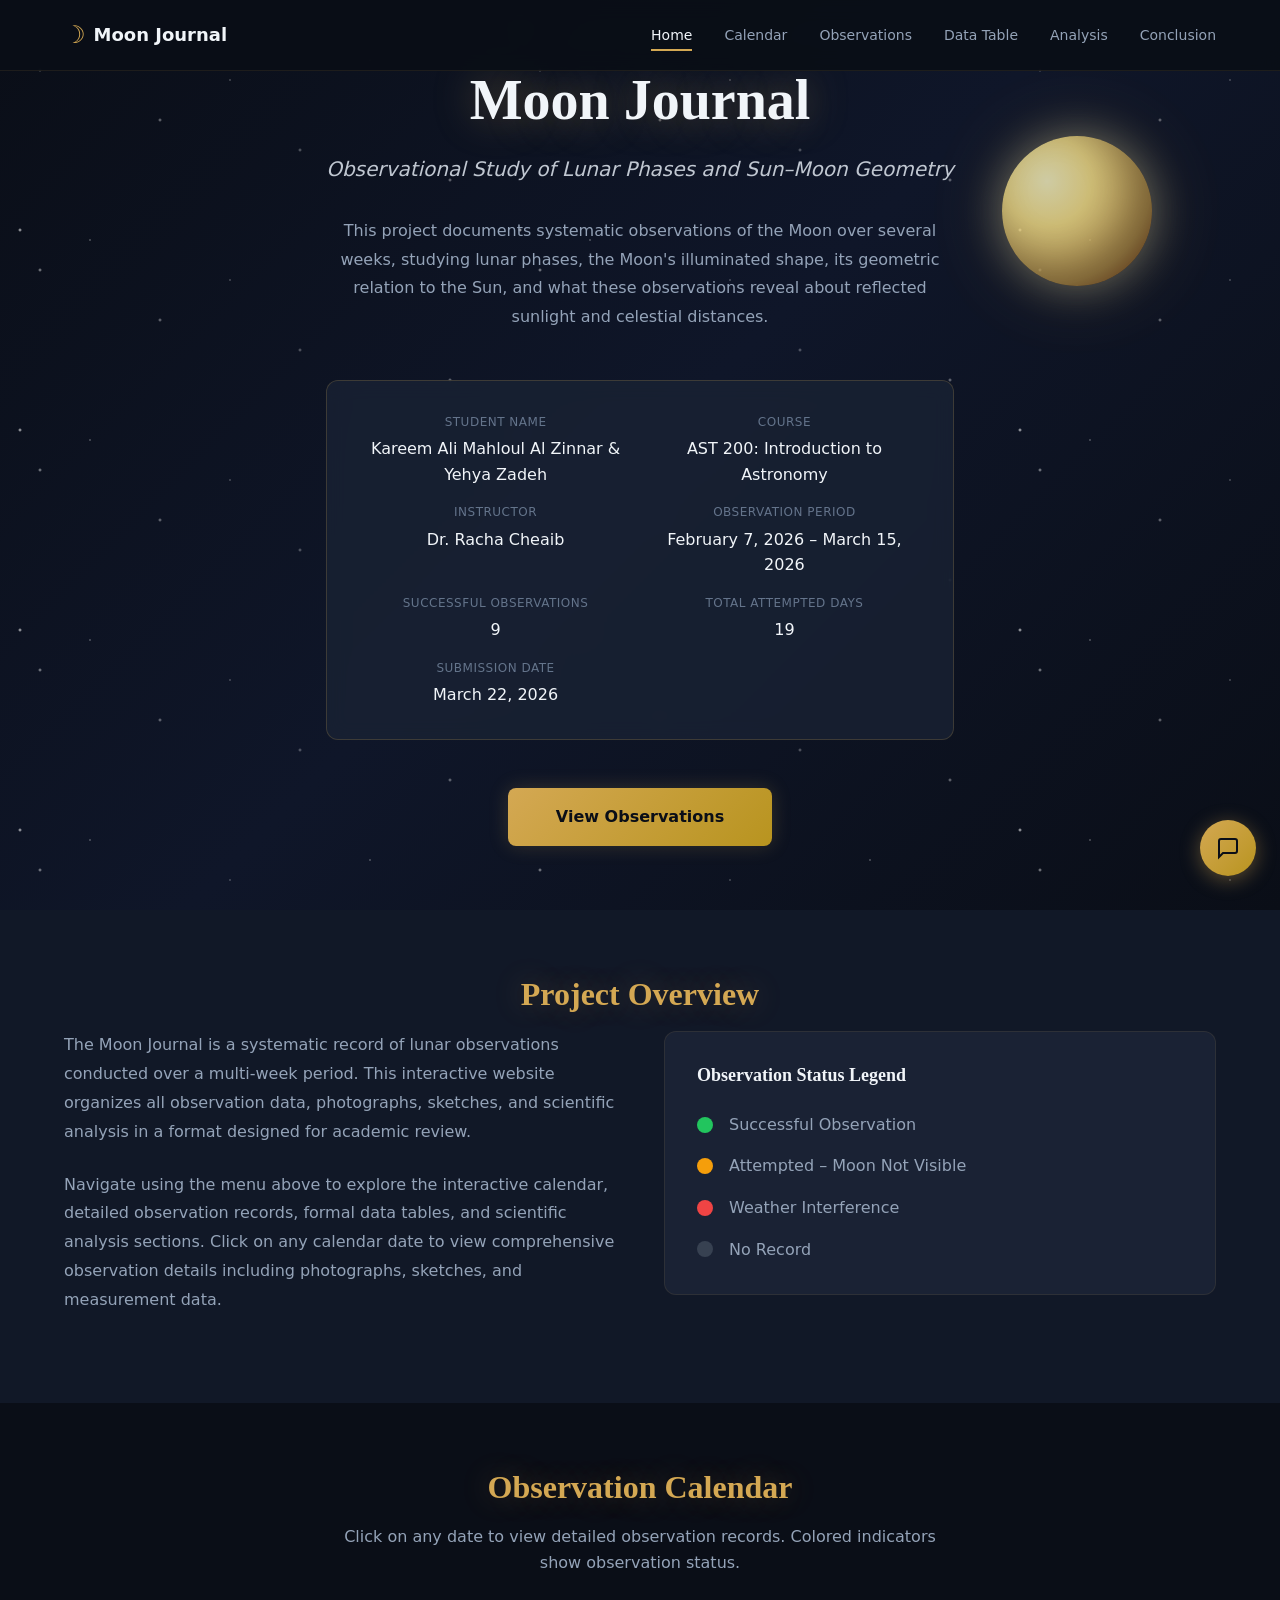
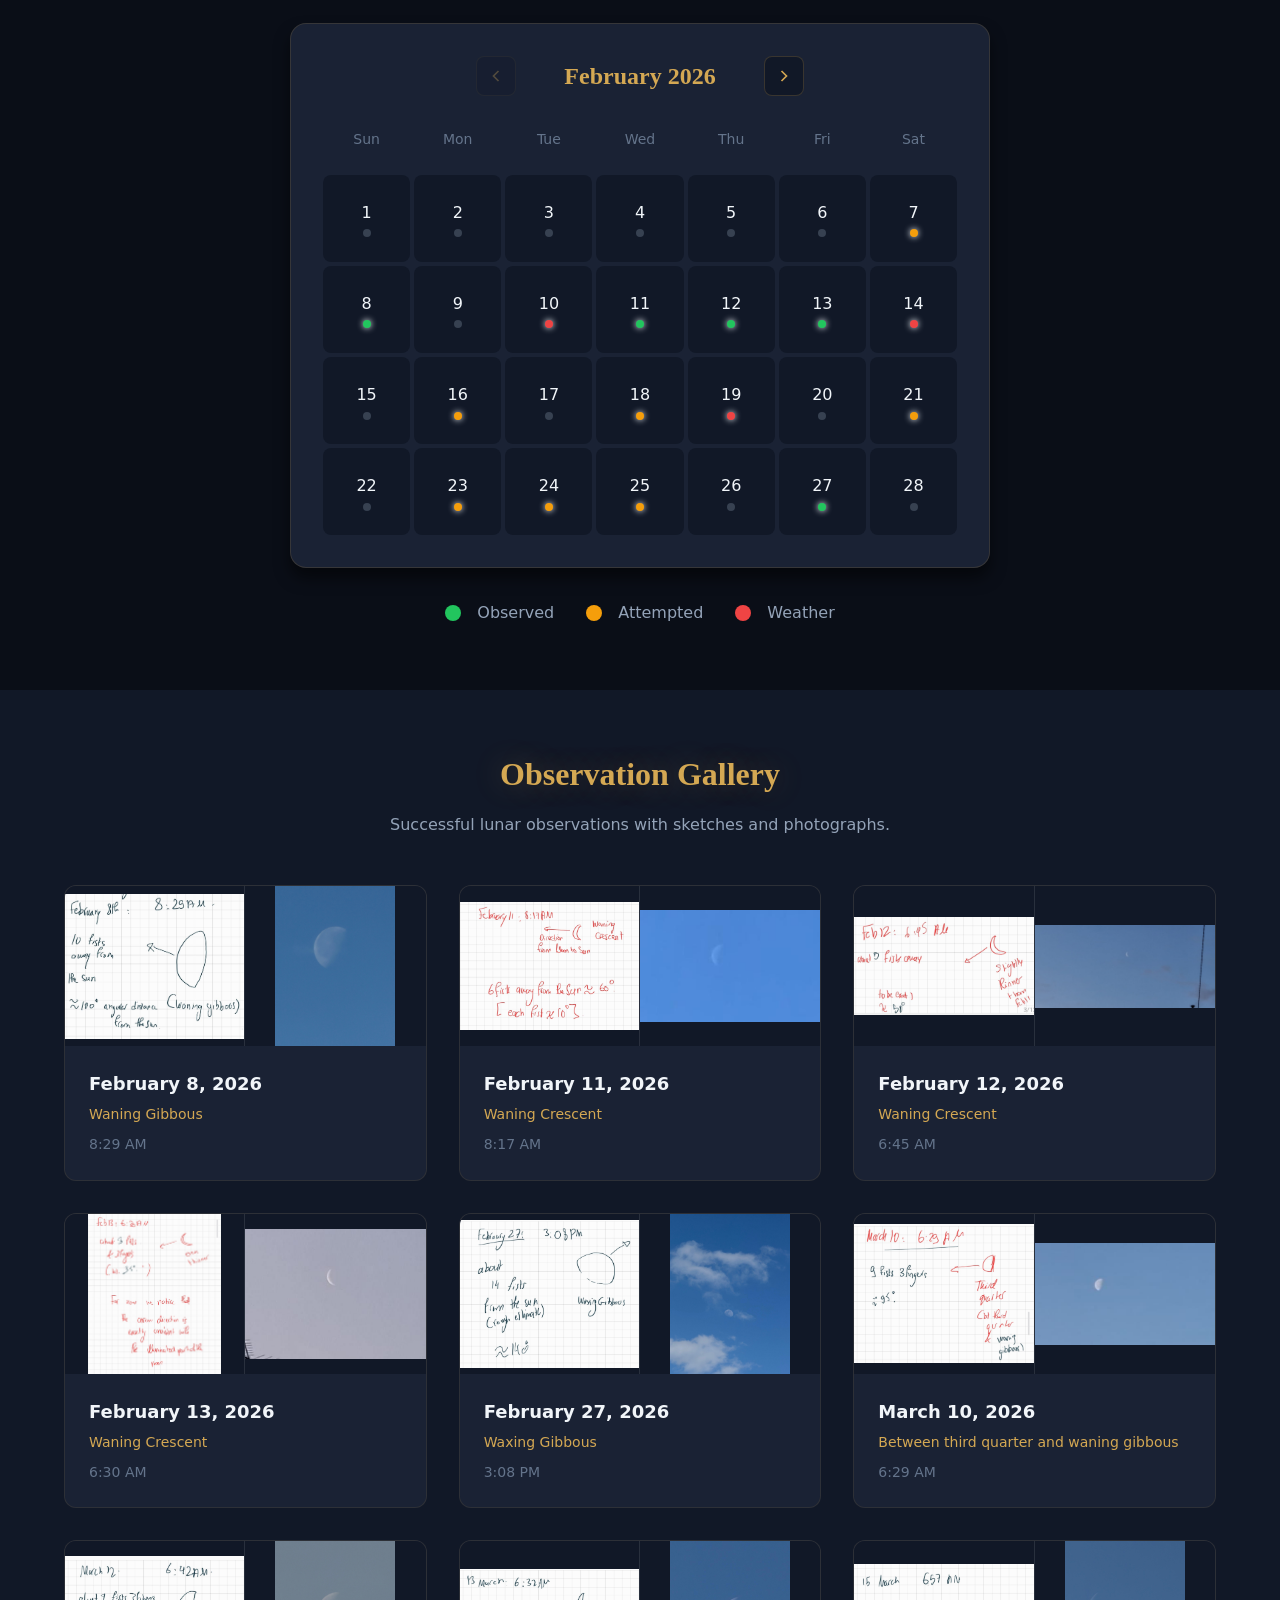
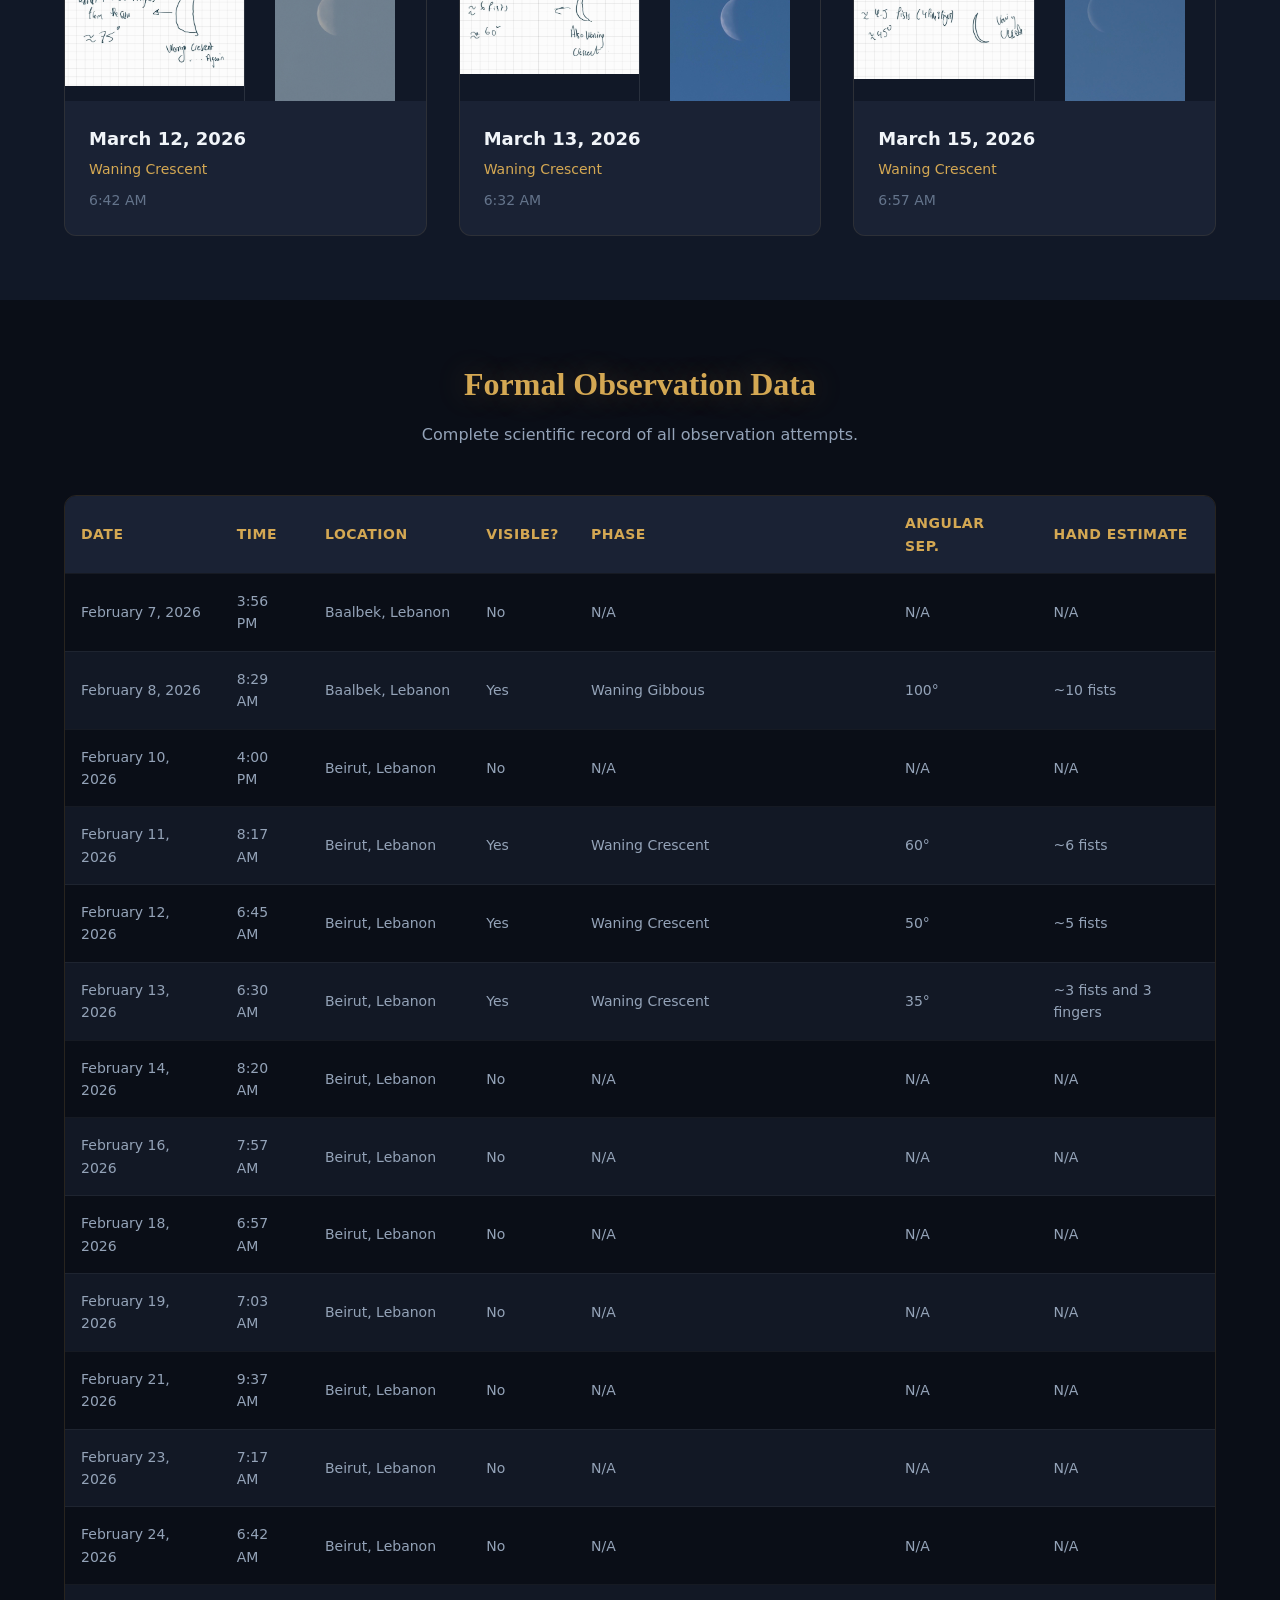
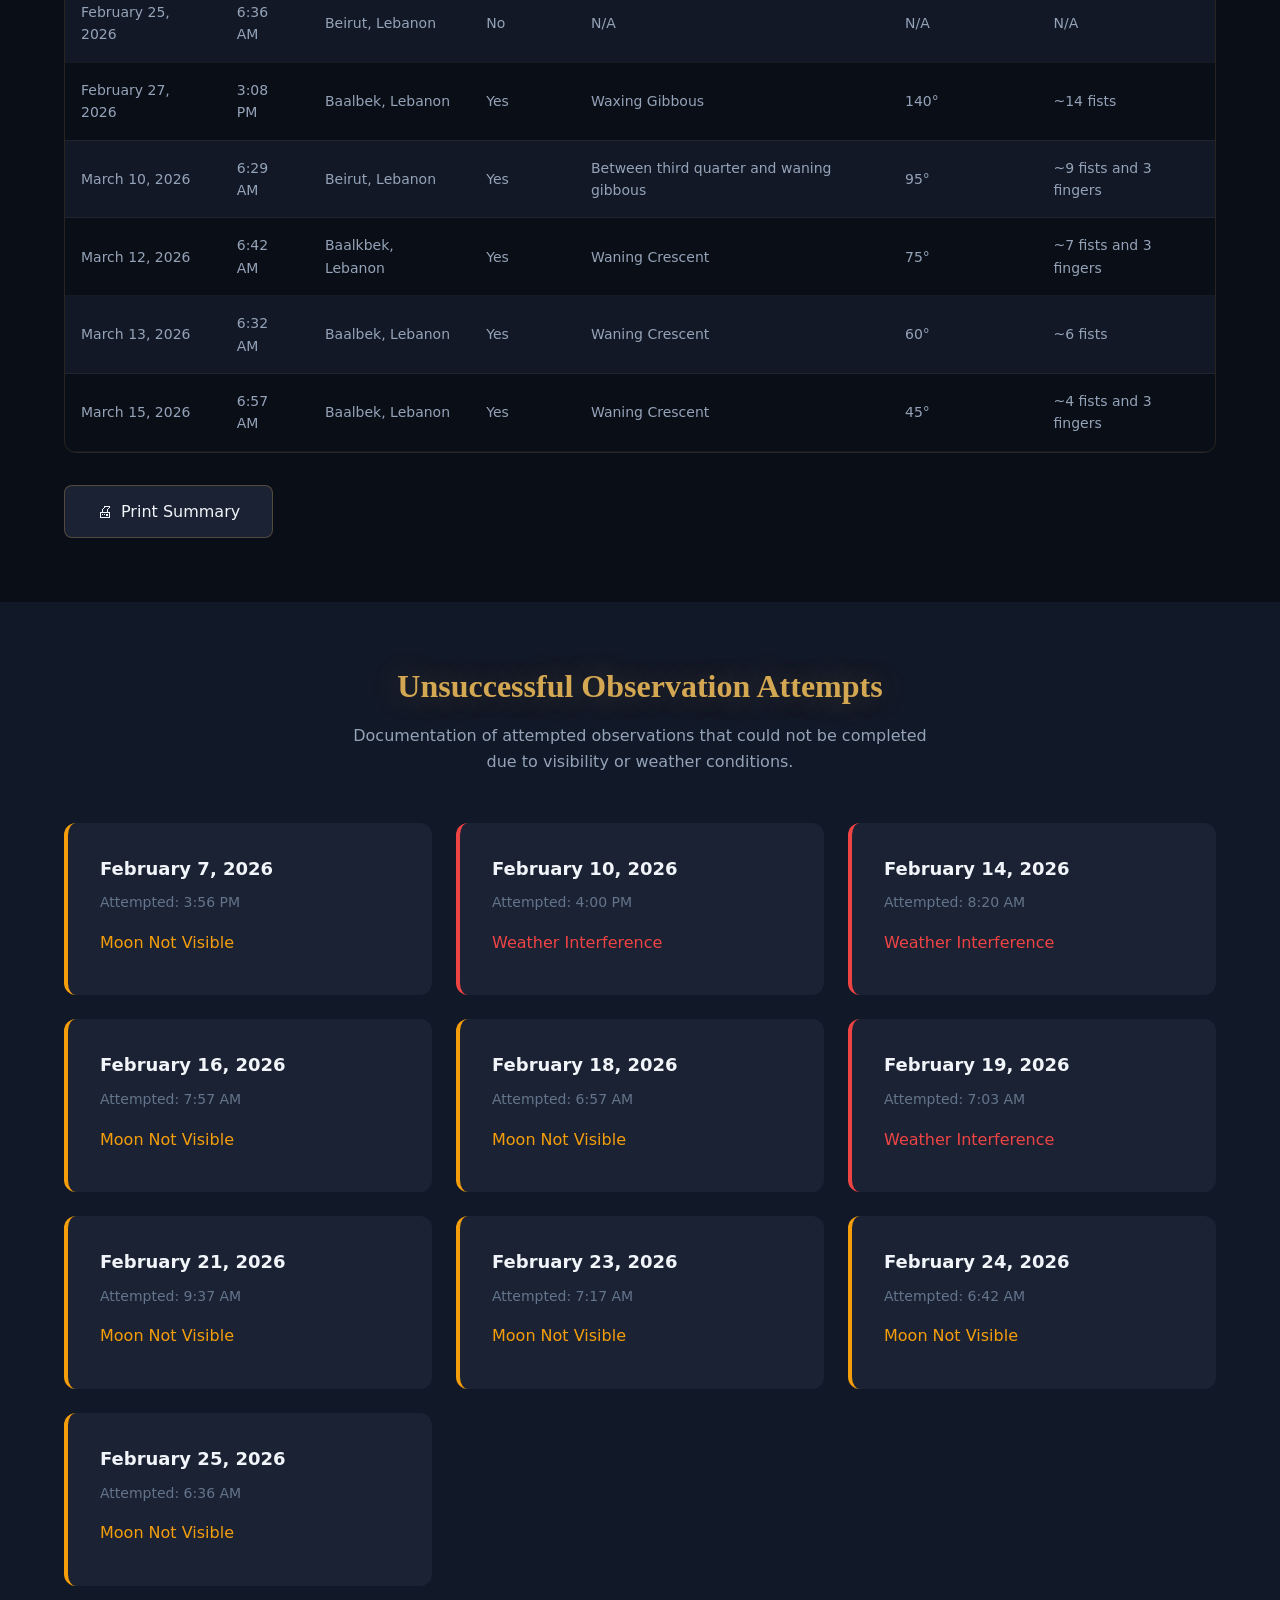
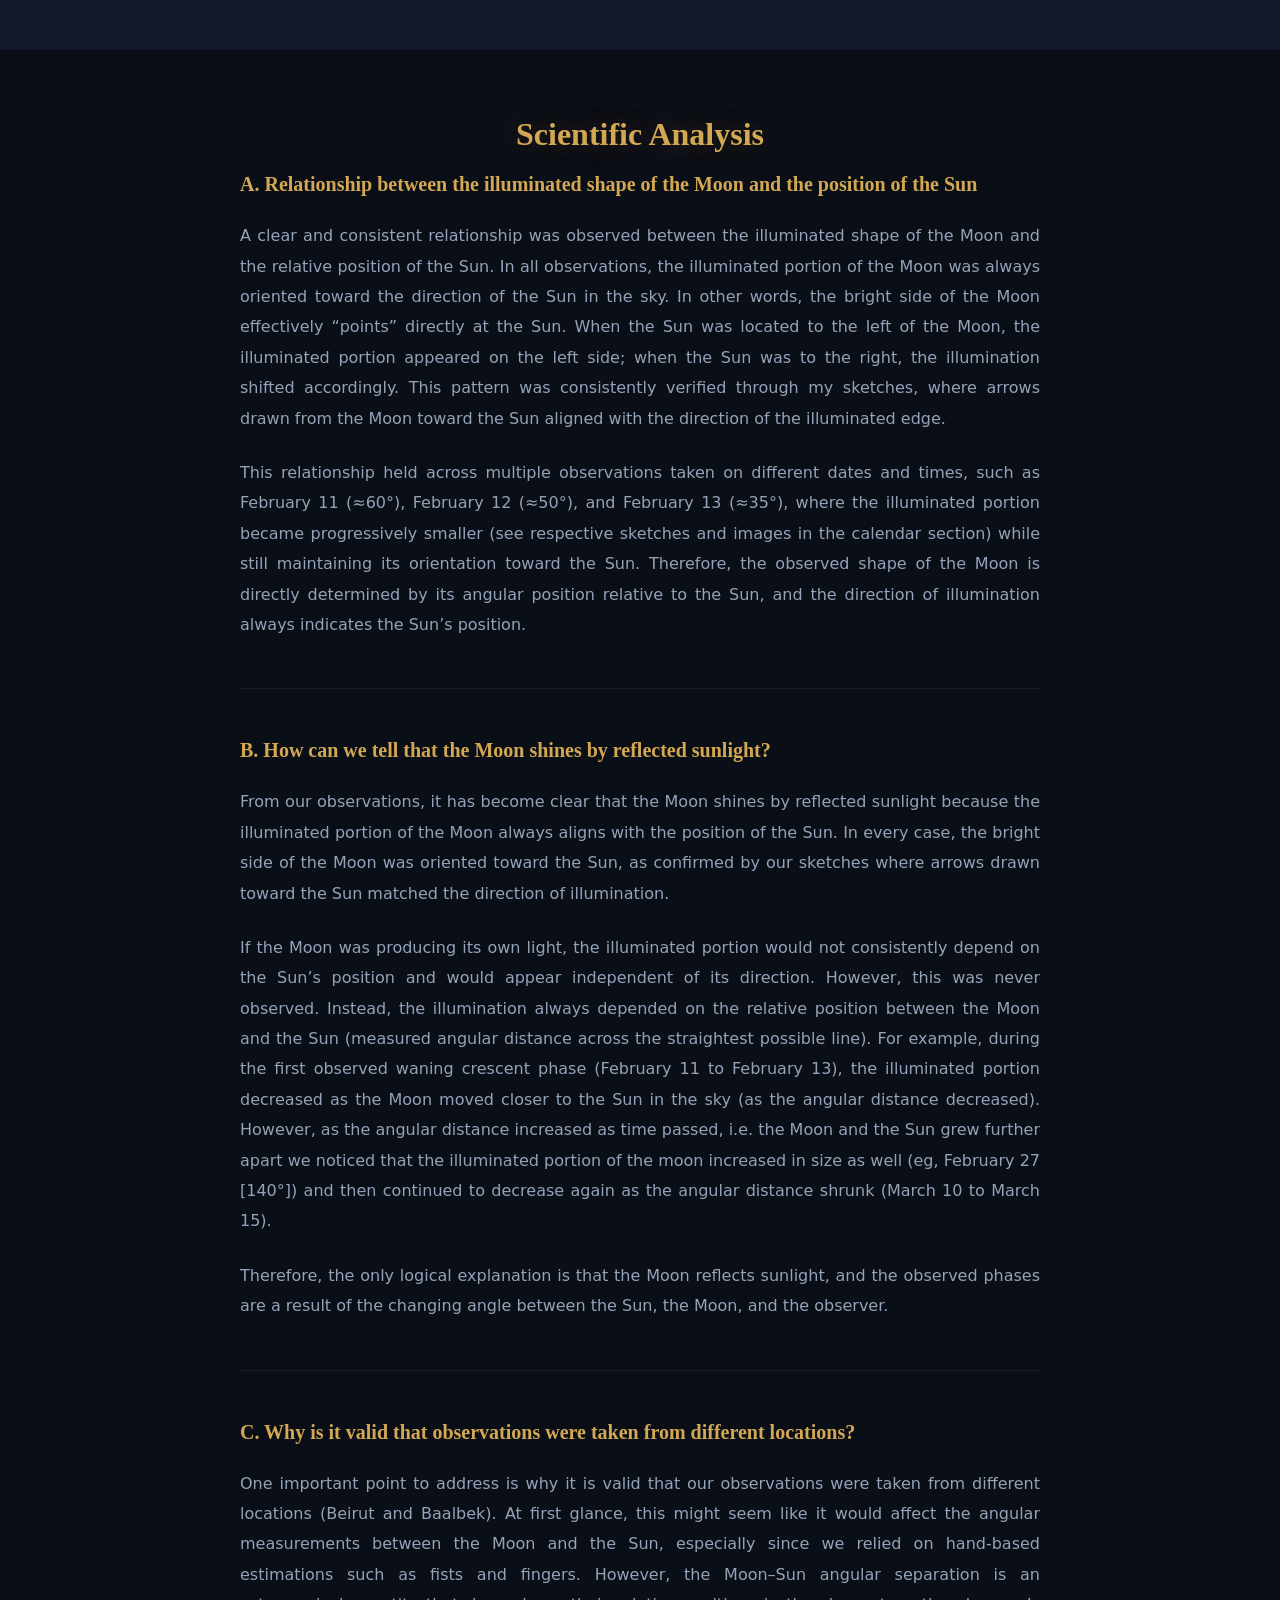
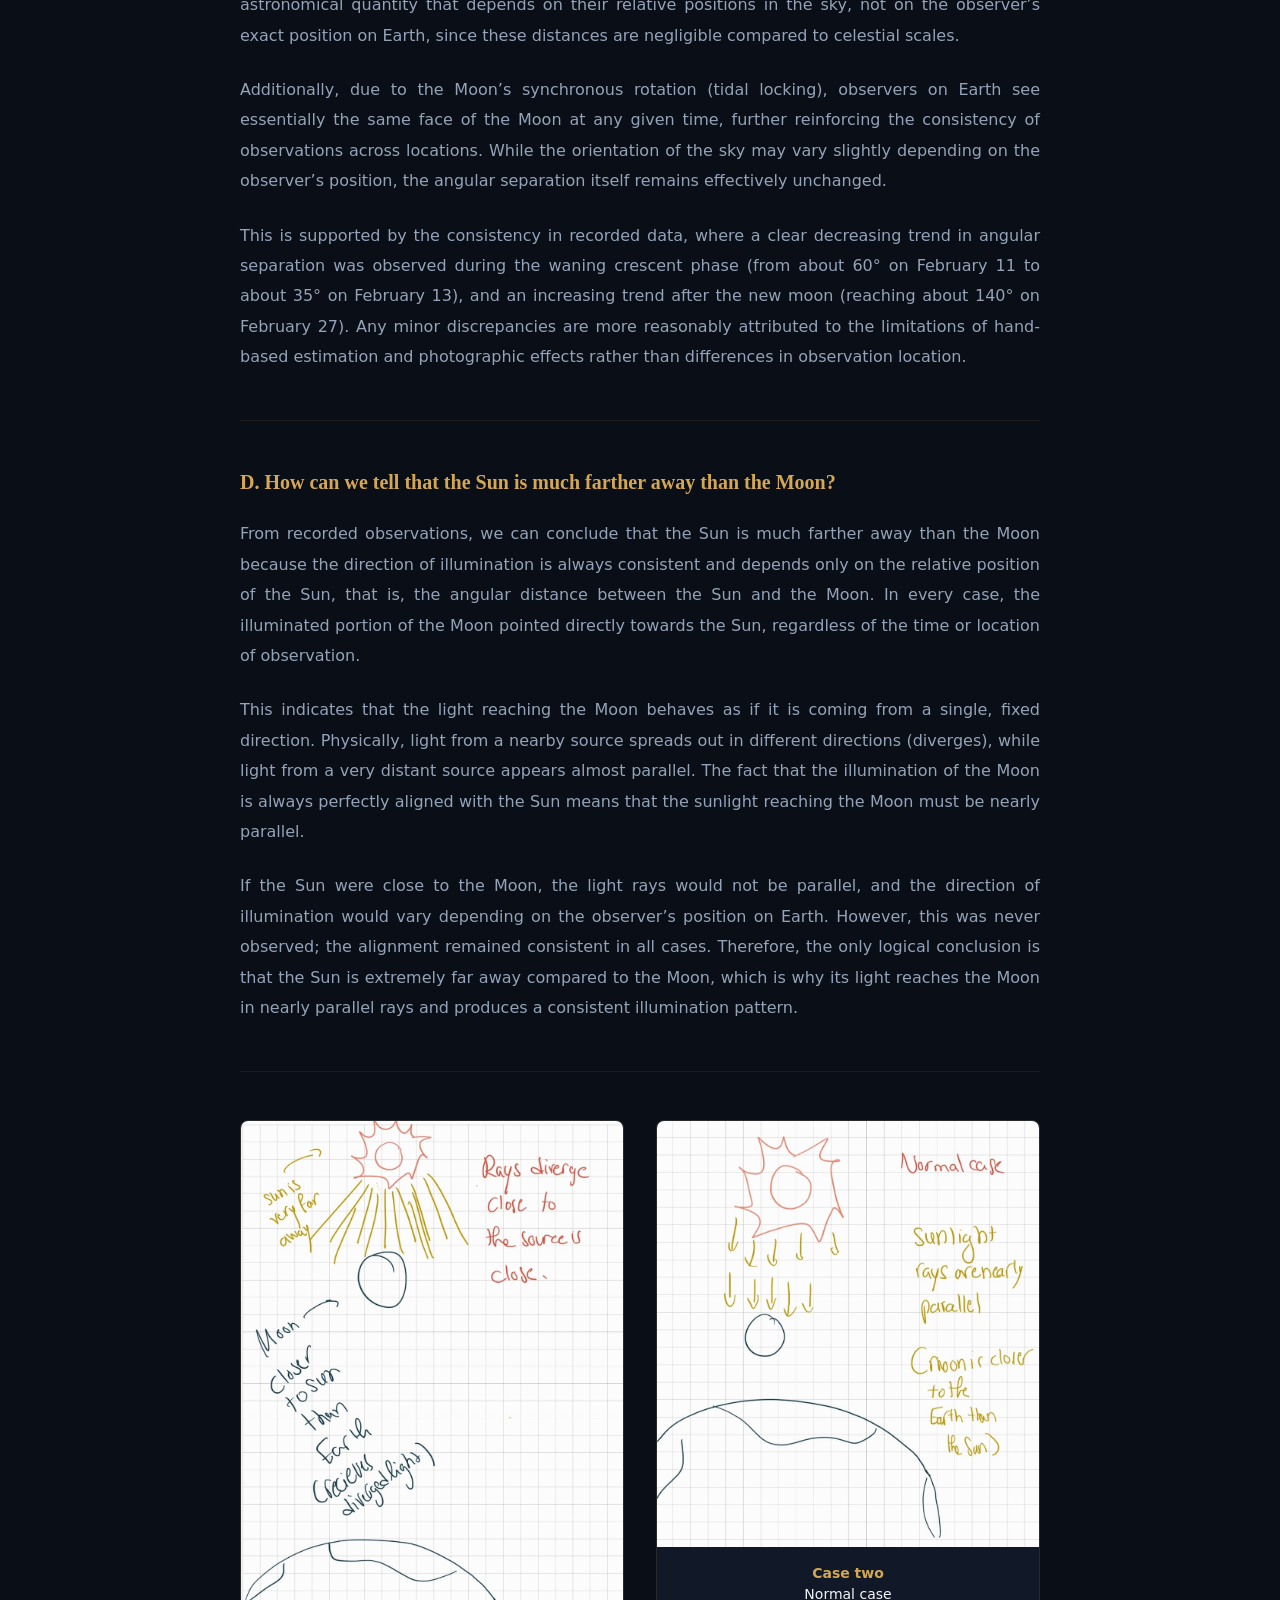
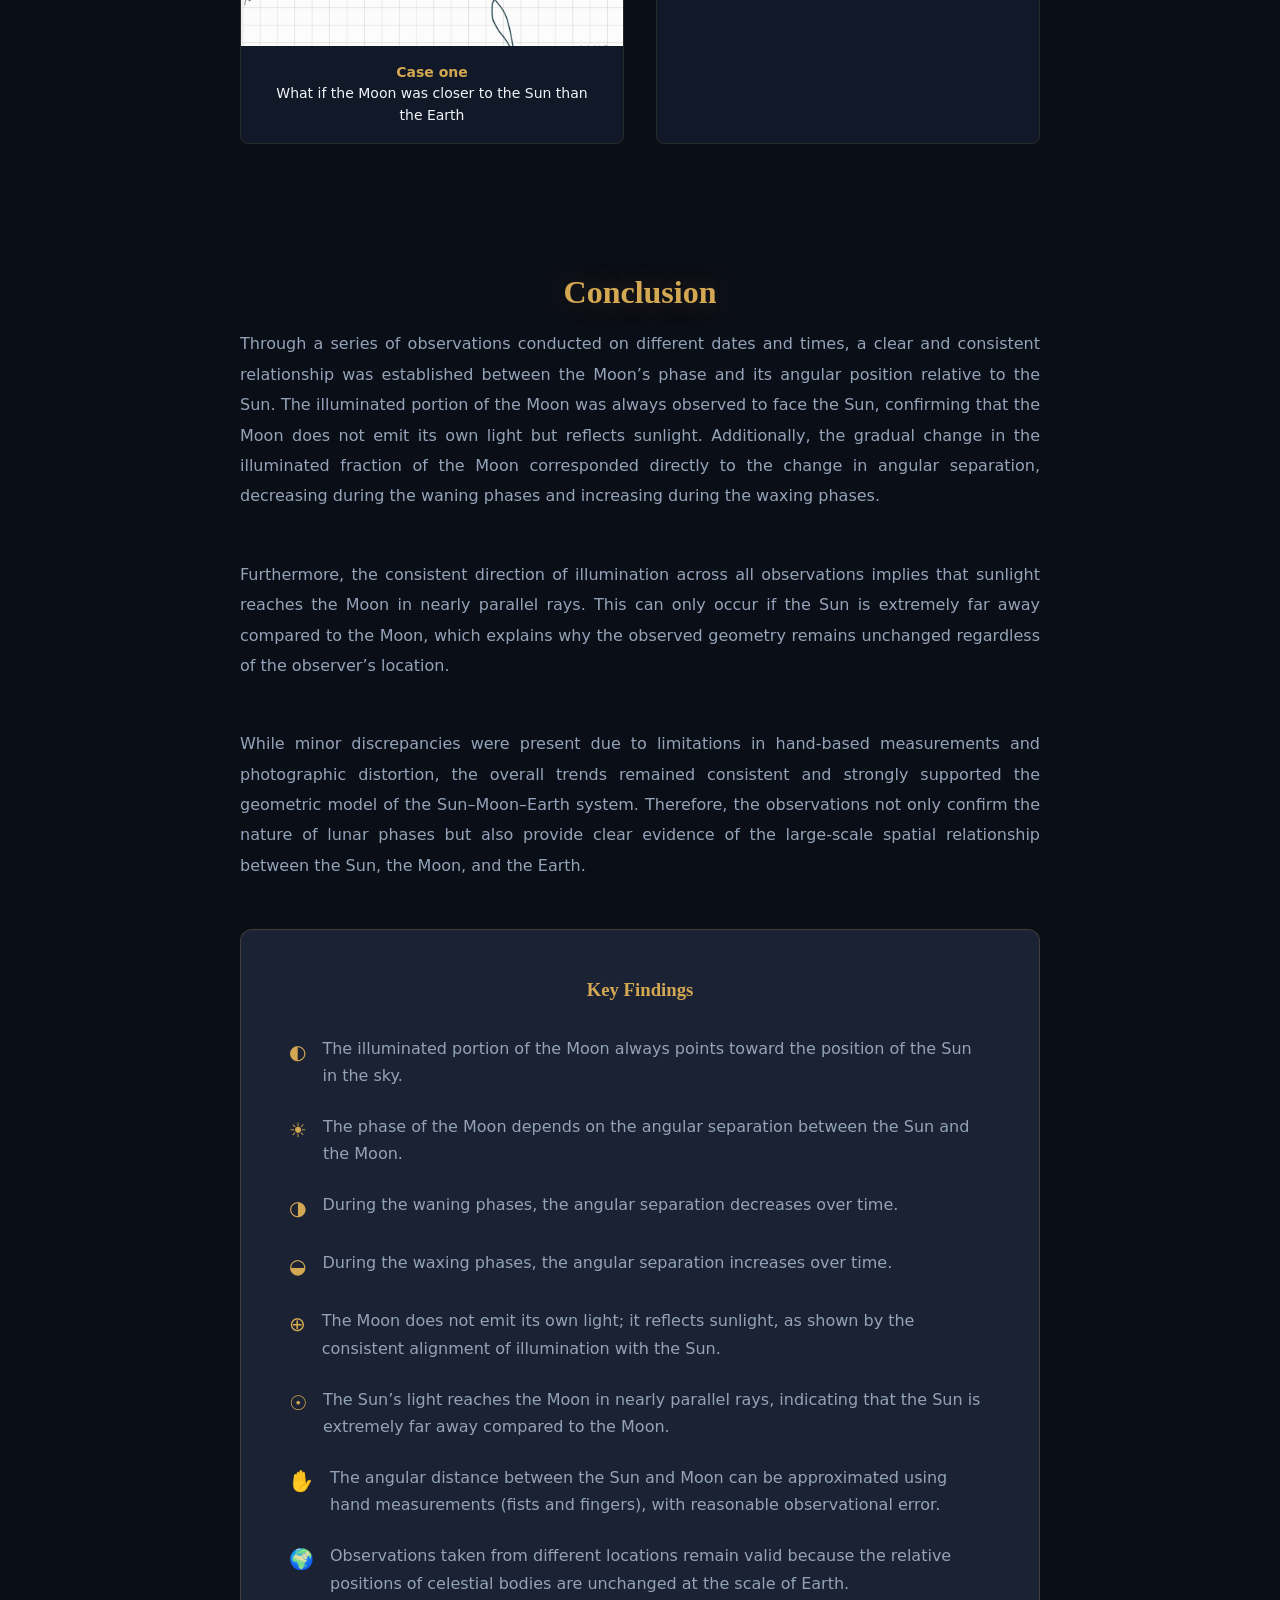
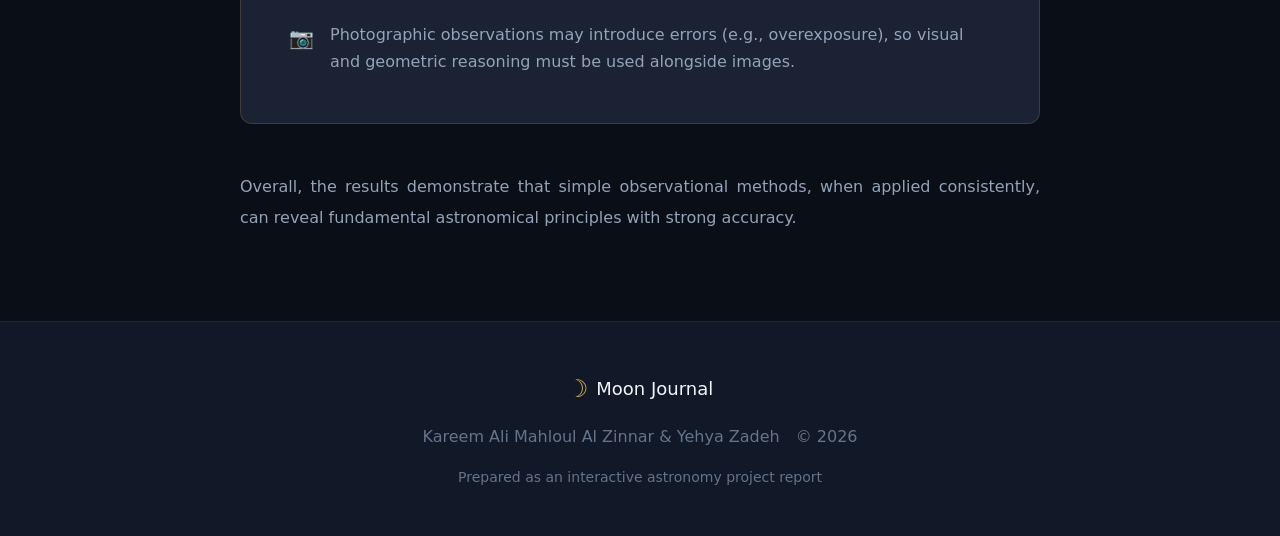
==== commit 63151797: "fixed conc" ====
--- a/index.html
+++ b/index.html
@@ -208,8 +208,7 @@
               <th>Visible?</th>
               <th>Phase</th>
               <th>Angular Sep.</th>
-              <th>Direction to Sun</th>
-              <th>Notes</th>
+              <th>Hand estimate</th>
             </tr>
           </thead>
           <tbody id="dataTableBody">
@@ -340,14 +339,14 @@
 
         <div class="analysis-case-figures" aria-label="Supporting figures">
           <figure class="analysis-case-figure">
-            <img src="../images/case-1-.jpeg" alt="Case 1" loading="lazy" decoding="async">
+            <img src="images/case-1-.jpeg" alt="Case 1" loading="lazy" decoding="async">
             <figcaption class="analysis-case-caption">
               <span class="analysis-case-caption-title">Case one</span><br>
               <span class="analysis-case-caption-body">What if the Moon was closer to the Sun than the Earth</span>
             </figcaption>
           </figure>
           <figure class="analysis-case-figure">
-            <img src="../images/case-2-.jpeg" alt="Case 2" loading="lazy" decoding="async">
+            <img src="images/case-2-.jpeg" alt="Case 2" loading="lazy" decoding="async">
             <figcaption class="analysis-case-caption">
               <span class="analysis-case-caption-title">Case two</span><br>
               <span class="analysis-case-caption-body">Normal case</span>
@@ -452,10 +451,23 @@
 
       <div class="conclusion-content">
         <p class="conclusion-text">
-          This observational study of the Moon over a multi-week period has provided direct
-          evidence supporting fundamental principles of lunar astronomy. Through systematic
-          observation, documentation, and analysis, several key conclusions emerge regarding
-          the nature of moonlight and the geometry of the Earth-Moon-Sun system.
+          Through a series of observations conducted on different dates and times, a clear and consistent
+          relationship was established between the Moon&rsquo;s phase and its angular position relative to the Sun.
+          The illuminated portion of the Moon was always observed to face the Sun, confirming that the Moon does
+          not emit its own light but reflects sunlight. Additionally, the gradual change in the illuminated fraction
+          of the Moon corresponded directly to the change in angular separation, decreasing during the waning phases
+          and increasing during the waxing phases.
+        </p>
+        <p class="conclusion-text">
+          Furthermore, the consistent direction of illumination across all observations implies that sunlight reaches
+          the Moon in nearly parallel rays. This can only occur if the Sun is extremely far away compared to the Moon,
+          which explains why the observed geometry remains unchanged regardless of the observer&rsquo;s location.
+        </p>
+        <p class="conclusion-text">
+          While minor discrepancies were present due to limitations in hand-based measurements and photographic
+          distortion, the overall trends remained consistent and strongly supported the geometric model of the
+          Sun&ndash;Moon&ndash;Earth system. Therefore, the observations not only confirm the nature of lunar phases
+          but also provide clear evidence of the large-scale spatial relationship between the Sun, the Moon, and the Earth.
         </p>
 
         <div class="key-findings">
@@ -463,39 +475,51 @@
           <ul class="findings-list">
             <li>
               <span class="finding-icon">◐</span>
-              <span>The lunar phase cycle follows a predictable ~29.5-day period, progressing through
-                new moon, waxing crescent, first quarter, waxing gibbous, full moon, waning gibbous,
-                last quarter, and waning crescent phases.</span>
+              <span>The illuminated portion of the Moon always points toward the position of the Sun in the sky.</span>
             </li>
             <li>
               <span class="finding-icon">☀</span>
-              <span>The illuminated portion of the Moon consistently faces the Sun's position,
-                demonstrating that moonlight is reflected sunlight rather than self-generated
-                luminescence.</span>
+              <span>The phase of the Moon depends on the angular separation between the Sun and the Moon.</span>
             </li>
             <li>
               <span class="finding-icon">◑</span>
-              <span>The angular separation between the Moon and Sun directly correlates with the
-                observed phase, with larger separations corresponding to greater illuminated fractions.</span>
+              <span>During the waning phases, the angular separation decreases over time.</span>
+            </li>
+            <li>
+              <span class="finding-icon">◒</span>
+              <span>During the waxing phases, the angular separation increases over time.</span>
             </li>
             <li>
               <span class="finding-icon">⊕</span>
-              <span>The geometry of observed phases confirms that the Sun must be significantly
-                more distant than the Moon, as evidenced by the phase cycle only being possible
-                with a distant, external light source.</span>
+              <span>The Moon does not emit its own light; it reflects sunlight, as shown by the consistent alignment of
+                illumination with the Sun.</span>
+            </li>
+            <li>
+              <span class="finding-icon">☉</span>
+              <span>The Sun&rsquo;s light reaches the Moon in nearly parallel rays, indicating that the Sun is extremely
+                far away compared to the Moon.</span>
+            </li>
+            <li>
+              <span class="finding-icon">✋</span>
+              <span>The angular distance between the Sun and Moon can be approximated using hand measurements (fists and
+                fingers), with reasonable observational error.</span>
+            </li>
+            <li>
+              <span class="finding-icon">🌍</span>
+              <span>Observations taken from different locations remain valid because the relative positions of celestial
+                bodies are unchanged at the scale of Earth.</span>
+            </li>
+            <li>
+              <span class="finding-icon">📷</span>
+              <span>Photographic observations may introduce errors (e.g., overexposure), so visual and geometric reasoning
+                must be used alongside images.</span>
             </li>
           </ul>
         </div>
 
         <p class="conclusion-final">
-          These observations reinforce the heliocentric model of our solar system and
-          demonstrate how careful, systematic observation can reveal fundamental truths
-          about celestial mechanics. The Moon Journal serves as both a record of scientific
-          inquiry and evidence of the predictable, geometric nature of lunar phenomena.
-        </p>
-
-        <p class="edit-note">
-          [Edit this conclusion with your specific findings and observations.]
+          Overall, the results demonstrate that simple observational methods, when applied consistently, can reveal
+          fundamental astronomical principles with strong accuracy.
         </p>
       </div>
     </div>
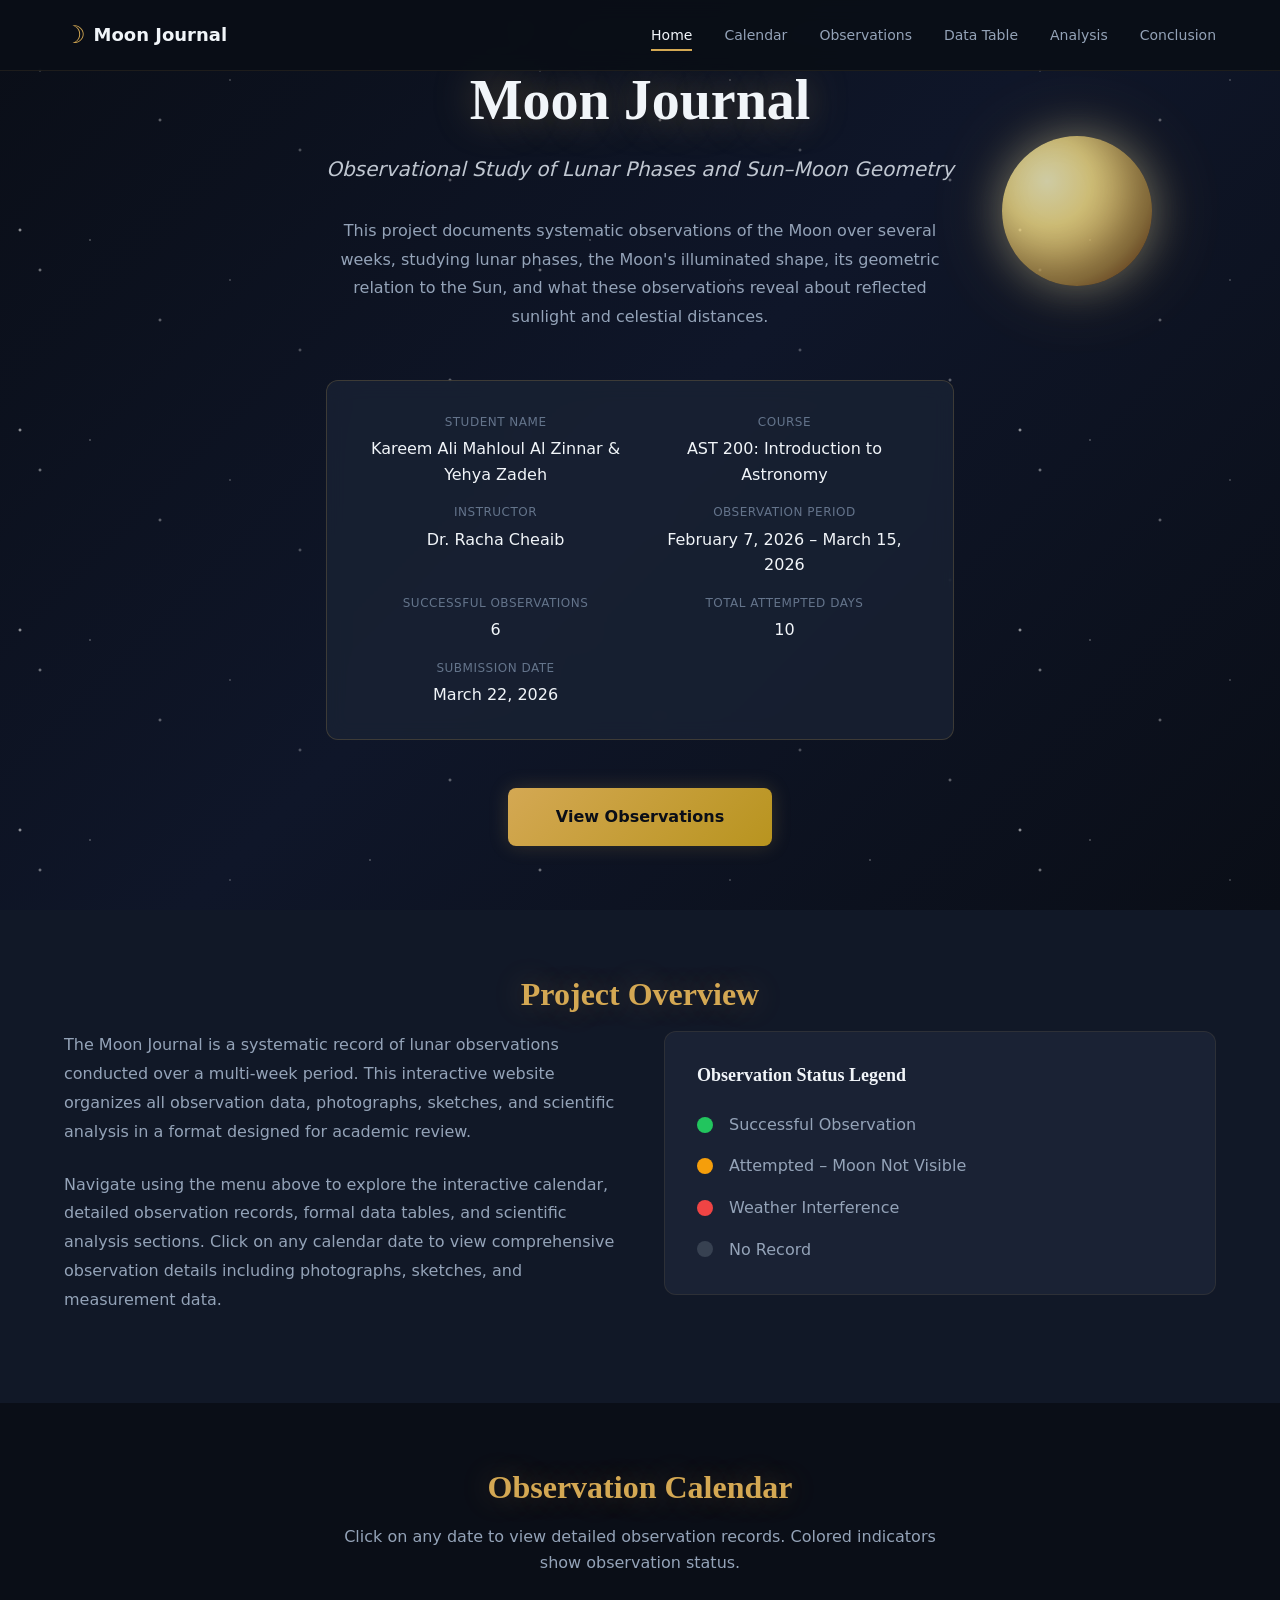
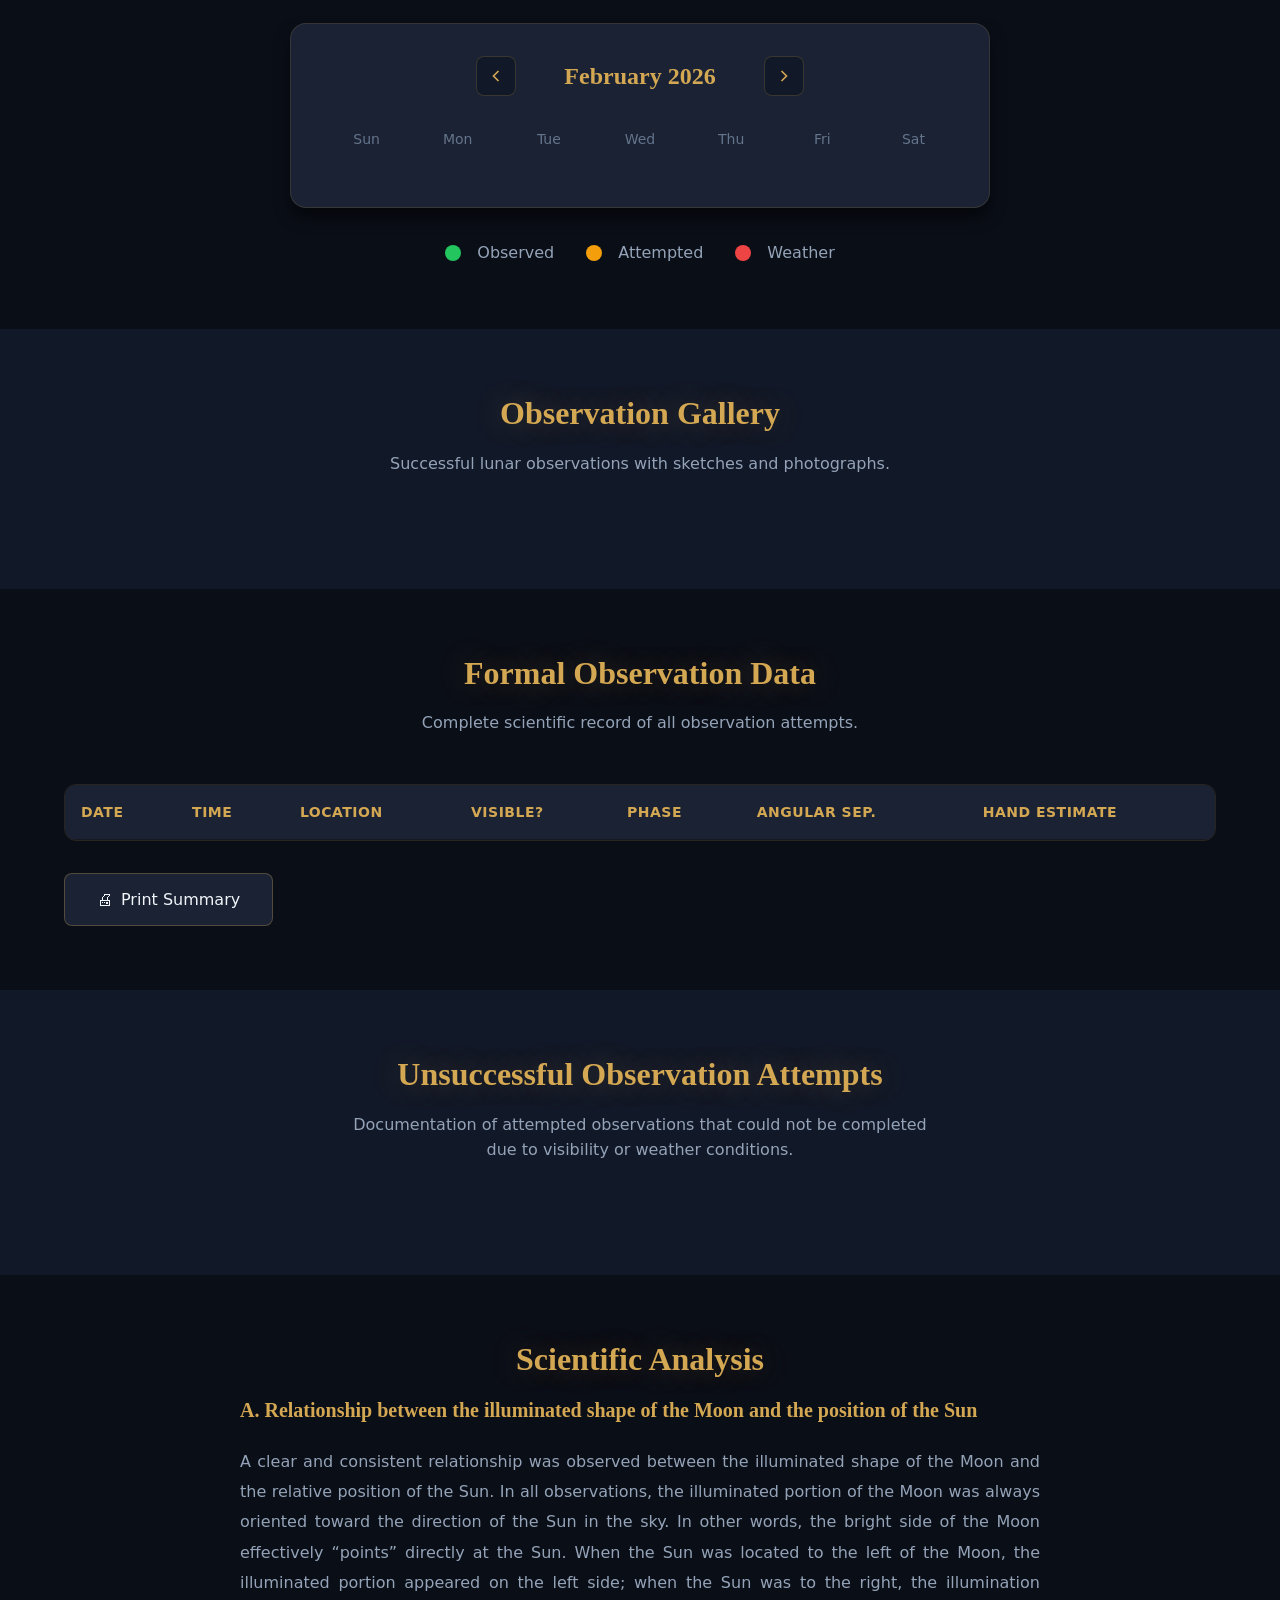
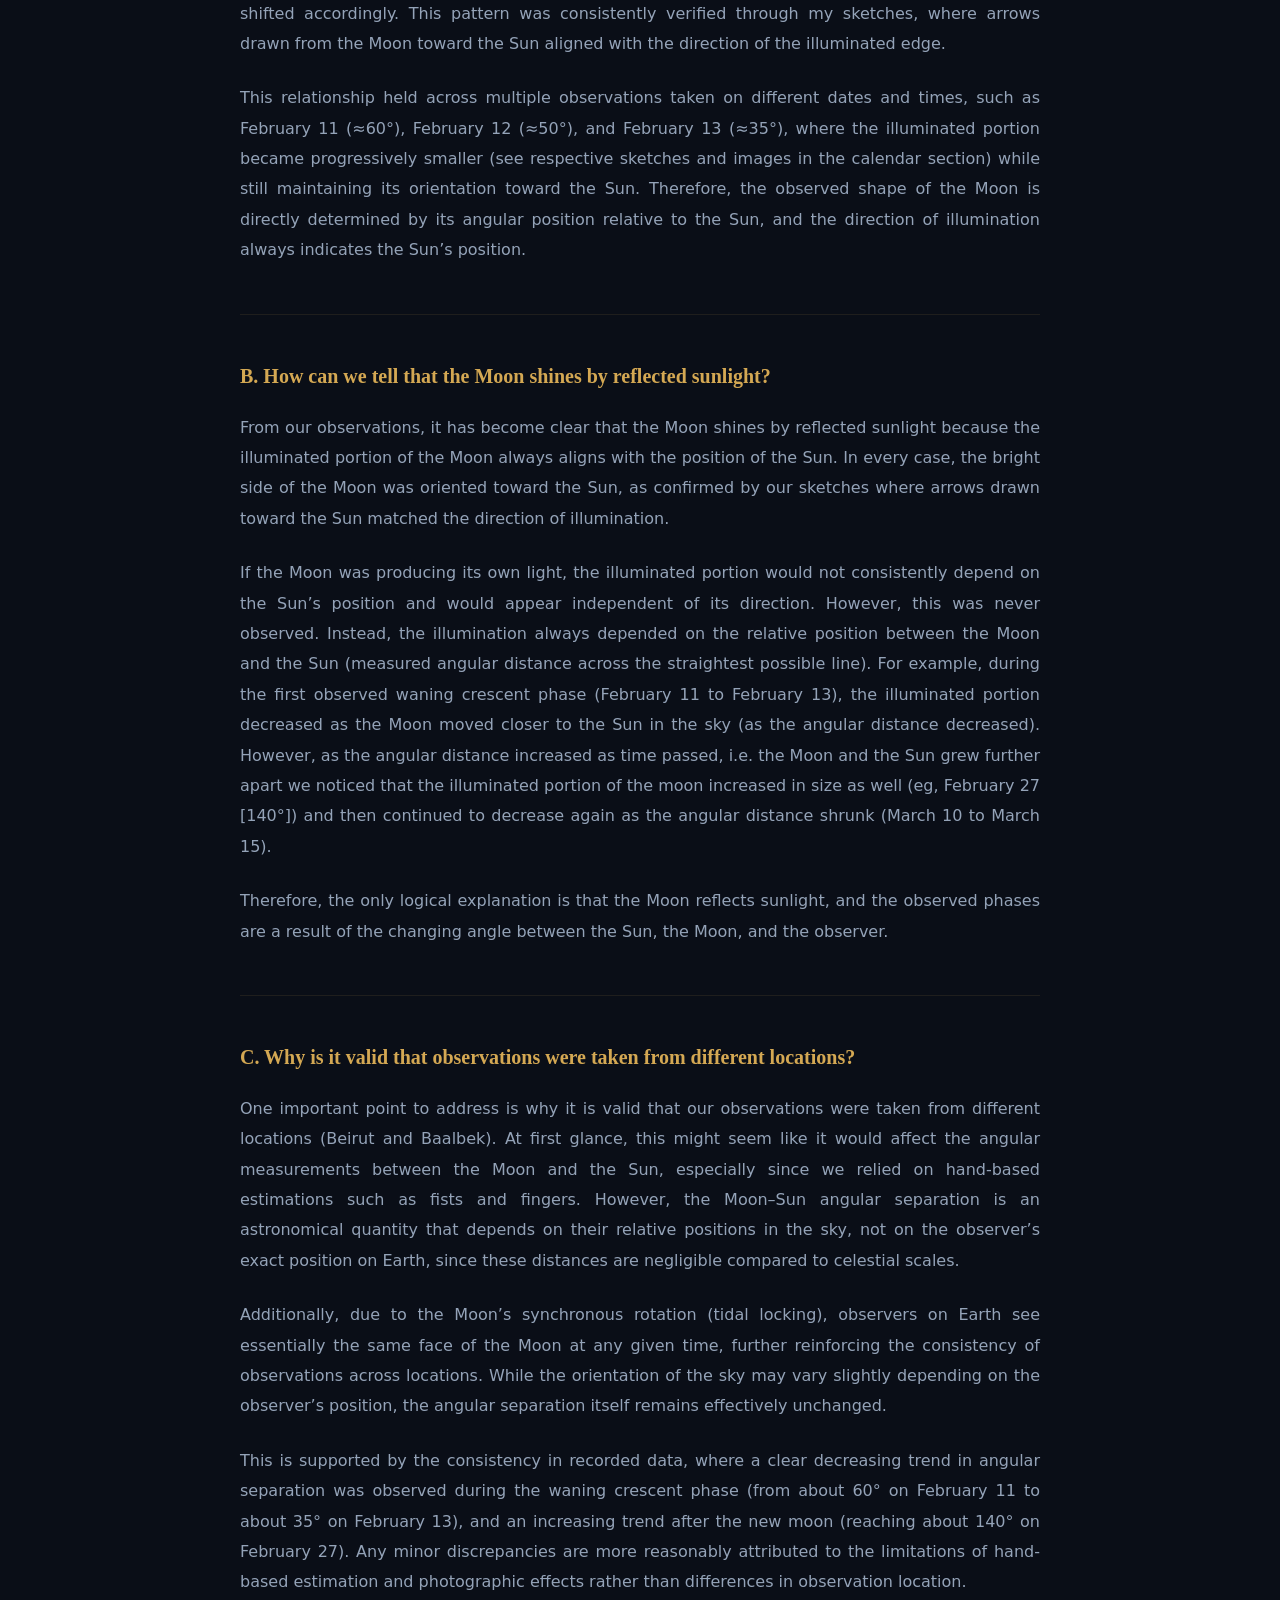
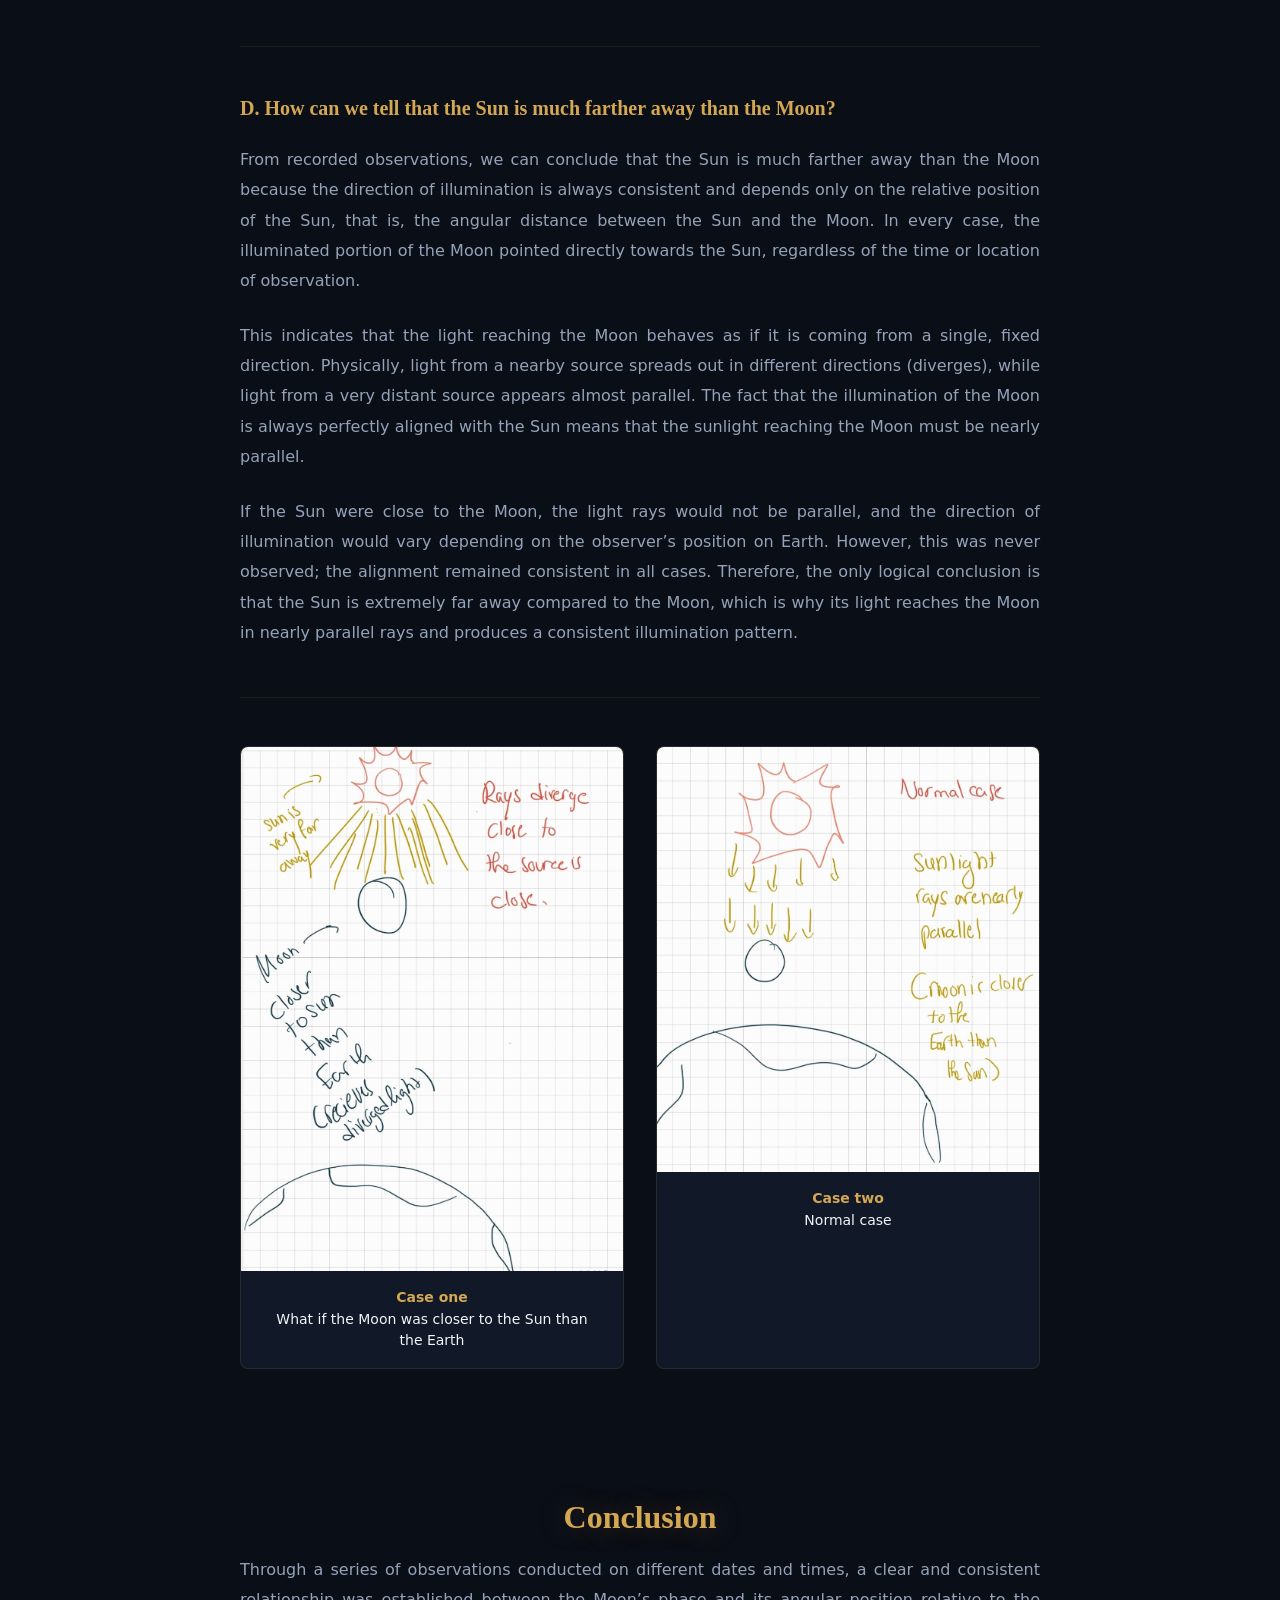
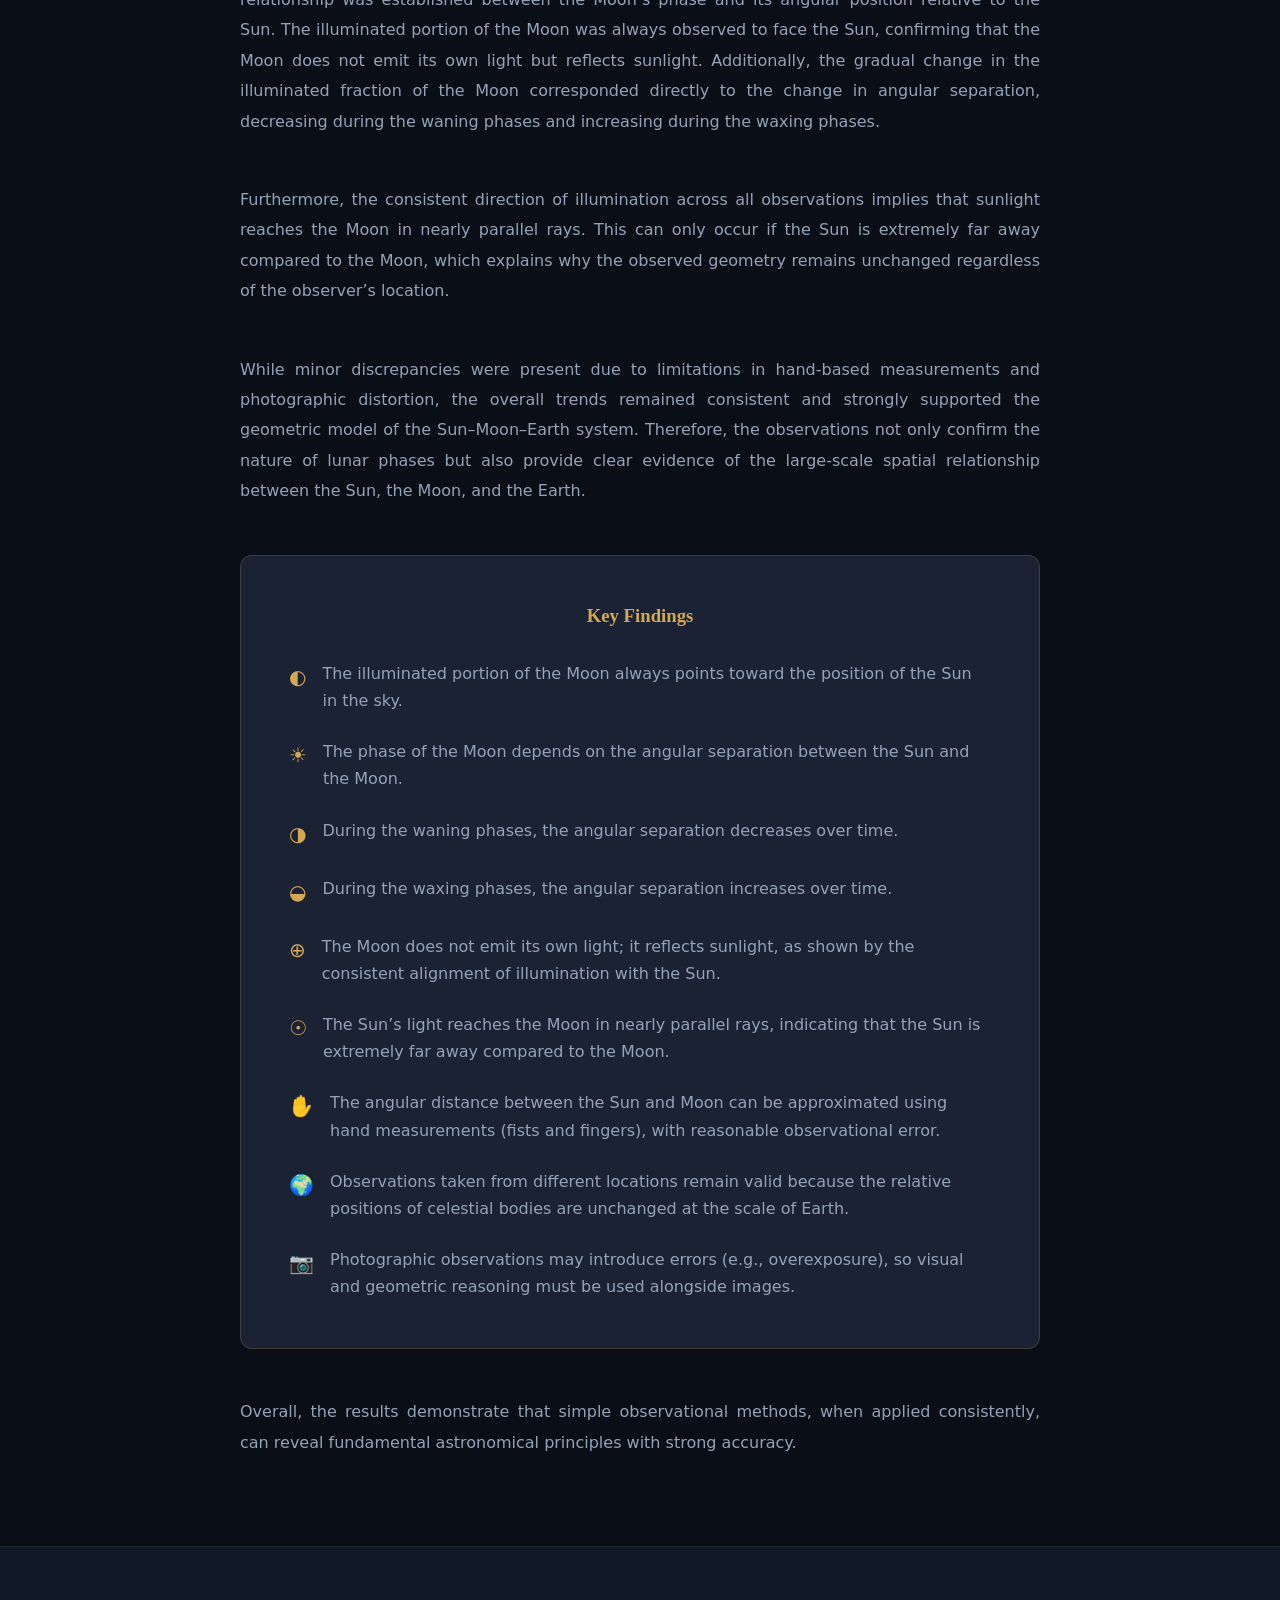
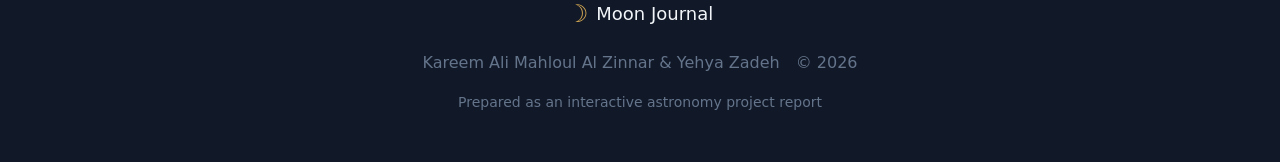
==== commit 7df3fb98: "idk" ====
--- a/index.html
+++ b/index.html
@@ -542,55 +542,7 @@
     </div>
   </footer>
 
-  <!-- ========== CHATBOT ========== -->
-  <div class="chatbot-container" id="chatbotContainer">
-    <button class="chatbot-toggle" id="chatbotToggle" aria-label="Open chat assistant">
-      <svg class="chat-icon" viewBox="0 0 24 24" fill="none" stroke="currentColor" stroke-width="2">
-        <path d="M21 15a2 2 0 0 1-2 2H7l-4 4V5a2 2 0 0 1 2-2h14a2 2 0 0 1 2 2z"></path>
-      </svg>
-      <svg class="close-icon" viewBox="0 0 24 24" fill="none" stroke="currentColor" stroke-width="2">
-        <line x1="18" y1="6" x2="6" y2="18"></line>
-        <line x1="6" y1="6" x2="18" y2="18"></line>
-      </svg>
-    </button>
-    <div class="chatbot-window" id="chatbotWindow">
-      <div class="chatbot-header">
-        <div class="chatbot-title">
-          <span class="chatbot-icon">☽</span>
-          <span>Moon Journal Assistant</span>
-        </div>
-        <p class="chatbot-subtitle">Ask me anything about this project</p>
-      </div>
-      <div class="chatbot-messages" id="chatbotMessages">
-        <div class="chat-message bot">
-          <div class="message-content">
-            Hello! I'm your Moon Journal assistant. I can answer any questions about lunar phases, the observations
-            recorded here, the geometry of the Moon-Sun-Earth system, or anything else in this project. What would you
-            like to know?
-          </div>
-        </div>
-      </div>
-      <form class="chatbot-input-form" id="chatbotForm">
-        <input type="text" id="chatbotInput" placeholder="Ask about moon phases, observations..." autocomplete="off">
-        <button type="submit" id="chatbotSend" aria-label="Send message">
-          <svg viewBox="0 0 24 24" fill="none" stroke="currentColor" stroke-width="2">
-            <line x1="22" y1="2" x2="11" y2="13"></line>
-            <polygon points="22 2 15 22 11 13 2 9 22 2"></polygon>
-          </svg>
-        </button>
-      </form>
-    </div>
-  </div>
-
-  <!-- ========== MODAL ========== -->
-  <div class="modal-overlay" id="modalOverlay">
-    <div class="modal" id="modal" role="dialog" aria-modal="true" aria-labelledby="modalTitle">
-      <button class="modal-close" id="modalClose" aria-label="Close modal">×</button>
-      <div class="modal-content" id="modalContent">
-        <!-- Modal content will be rendered by JavaScript -->
-      </div>
-    </div>
-  </div>
+  
 
   <script src="script.js"></script>
 </body>
--- a/styles.css
+++ b/styles.css
@@ -910,7 +910,6 @@
   width: 100%;
   height: auto;
   display: block;
-  vertical-align: middle;
 }
 
 .analysis-case-caption {
@@ -1133,7 +1132,6 @@
 .phase-slider {
   width: 100%;
   height: 8px;
-  -webkit-appearance: none;
   background: var(--color-bg-card);
   border-radius: var(--radius-sm);
   outline: none;
